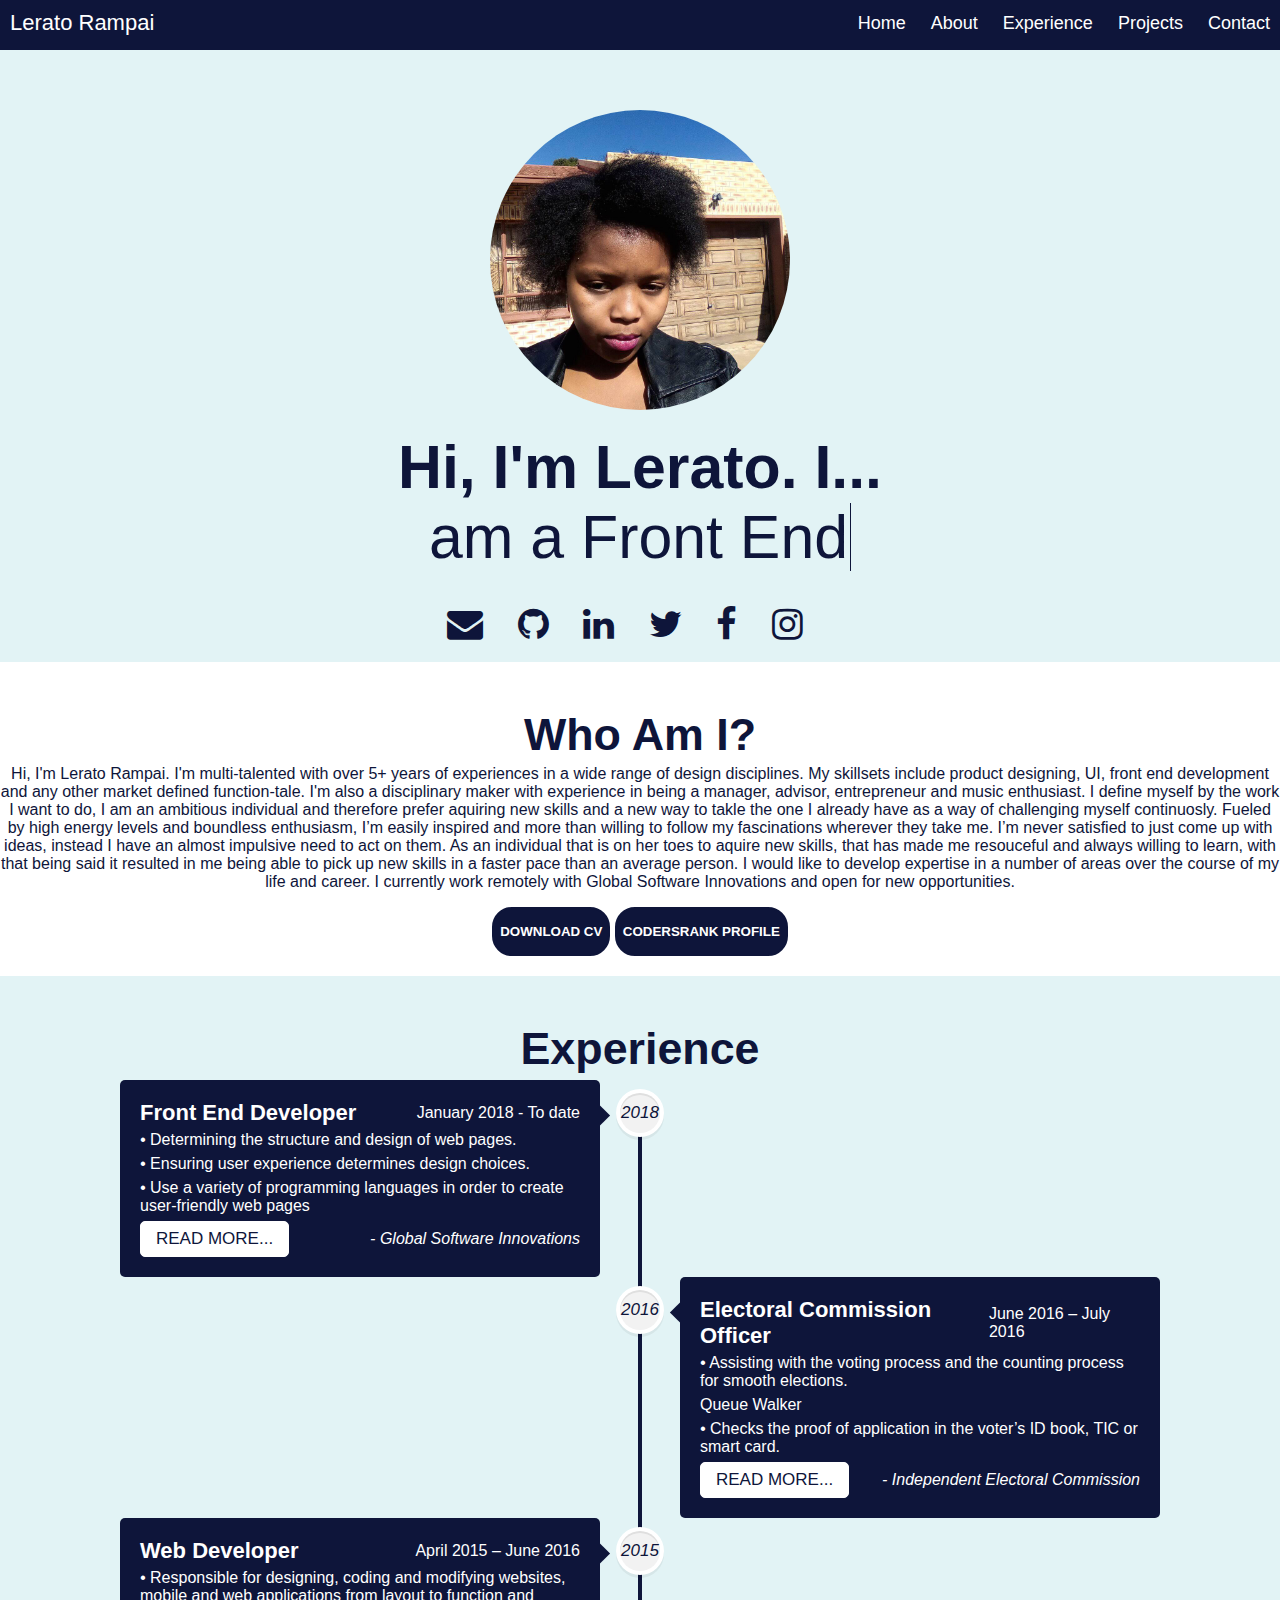
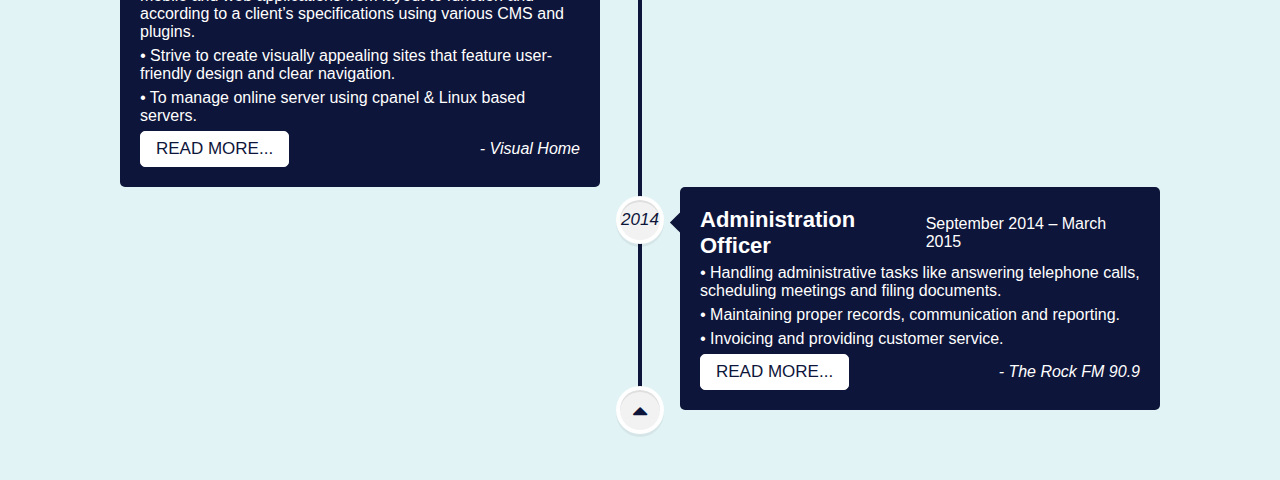
==== index.html @ d63977c9 "Added codersrank profile button" ====
<!DOCTYPE html>
<html lang="en">
  <head> 
    <!-- Required meta tags -->
    <meta charset="utf-8">
    <meta name="viewport" content="width=device-width, initial-scale=1, shrink-to-fit=no">

    <!--Title of the site-->
    <title>LERATO RAMPAI | PORTFOLIO</title>

    <!--Main CSS file-->
    <link rel="stylesheet" href="styles/design.css">
    <!-- Add icon library -->
    <link rel="stylesheet" href="https://cdnjs.cloudflare.com/ajax/libs/font-awesome/4.7.0/css/font-awesome.min.css">
    
    <script src="scripts/text-toggle.js"></script>
  </head>

  <body>
    <header class="header">
      <nav class="nav">
        <input type="checkbox" id="nav-check">
        <div class="nav-header">
          <div class="nav-title">
            <a href="index.html">Lerato Rampai</a>
          </div>
        </div>

        <div class="nav-btn">
          <label for="nav-check">
            <span></span>
            <span></span>
            <span></span>
          </label>
        </div>
        
        <div class="nav-links">
          <a href="index.html">Home</a>
          <a href="#about">About</a>
          <a href="#experience">Experience</a>
          <a href="#">Projects</a>
          <a href="#">Contact</a>
        </div>
      </nav>
    </header>

    <main>
      <section id="banner">
        <header>
          <img class="headshot" src="images/Lerato.jpg" style="width: 300px;" alt="Headshot of Lerato Rampai">
        </header>
        <div class="details">
          <h2>Hi, I'm Lerato. I...<br>
            <span id="writting-text" class="txt-type" data-wait="3000" 
            data-words='["am a Front End Web Developer.", "love everything about code.", "develop meaningful applications."]'></span>
          </h2>
          <a href="mailto:lerato.rampail@gmail.com"><i class="fa fa-envelope social"></i></a>
          <a href="https://github.com/lerato-rampai"><i class="fa fa-github social"></i></a>
          <a href="https://linkedin.com/in/lerato-rampai"><i class="fa fa-linkedin social"></i></a>
          <a href="https://twitter.com/LeratoRampai1"><i class="fa fa-twitter social"></i></a>
          <a href="https://m.facebook.com/public/lerato.rampai.7"><i class="fa fa-facebook social"></i></a>
          <a href="https://instagram.com/lerato_rampai"><i class="fa fa-instagram social"></i></a>
        </div>
      </section>

      <section id="about">
        <header>
          <h2>Who Am I?</h2>
        </header>

        <p>Hi, I'm Lerato Rampai. I'm multi-talented with over 5+ years of experiences in a wide range of design 
        disciplines. My skillsets include product designing, UI, front end development and any other market defined 
        function-tale. I'm also a disciplinary maker with experience in being a manager, advisor, entrepreneur and 
        music enthusiast. I define myself by the work I want to do, I am an ambitious individual and therefore prefer 
        aquiring new skills and a new way to takle the one I already have as a way of challenging myself continuosly. 
        Fueled by high energy levels and boundless enthusiasm, I’m easily inspired and more than willing to follow my 
        fascinations wherever they take me. I’m never satisfied to just come up with ideas, instead I have an almost 
        impulsive need to act on them. As an individual that is on her toes to aquire new skills, that has made me 
        resouceful and always willing to learn, with that being said it resulted in me being able to pick up new skills
          in a faster pace than an average person. I would like to develop expertise in a number of areas over the 
          course of my life and career. I currently work remotely with Global Software Innovations 
        and open for new opportunities.</p>
        <button class="button" type="button">DOWNLOAD CV</button>
        <button class="button" type="button">CODERSRANK PROFILE</button>
      </section>

      <section id="experience">
        <header><h2>Experience</h2></header>
        <div class="wrapper">
          <div class="center-line">
            <a href="#" class="scroll-icon"><i class="fa fa-caret-up"></i></a>
          </div>
          <div class="row row-1">
        <section>
            <i class="icon">2018</i>
            <div class="details">
                <span class="title">Front End Developer</span>
                <span>January 2018 - To date</span>
            </div>
            <p><i>•</i> Determining the structure and design of web pages.</p>
            <p><i>•</i> Ensuring user experience determines design choices.</p>
            <p><i>•</i> Use a variety of programming languages in order to create user-friendly web pages</p>
            <span class="points"></span> 
            <span class="moreText">
              <p><i>•</i> Optimizing web pages for maximum speed and scalability.</p>
              <p><i>•</i> Maintaining brand consistency throughout design.</p>
              <p><i>•</i> Maintain and improve company website</p>
              <p><i>•</i> Build high-quality mockups and design different prototypes</p>
              <p><i>•</i> Provide high-quality graphics and visual elements</p>
              <p><i>•</i> Optimize our web applications for maximum speed</p>
              <p><i>•</i> Design mobile-based features</p>
              <p><i>•</i> Always stay  consistent with our brand guidelines</p>
              <p><i>•</i> Get feedback from users and customers</p>
              <p><i>•</i> Make suggestions for better solutions to problems</p>
              <p><i>•</i> Attend training and educations </p>
            </span>
            <div class="bottom">
                <!--<a href="#" onclick="toggleText()" id="textButton">Read more</a>-->
                <button onclick="toggleText()" class="textButton"> 
                  READ MORE... 
                </button>
                <i>- Global Software Innovations</i>
            </div>
        </section>
    </div>
    <!--June 2017 - To date - Working For Climate consultancy Web development digital marketing it services website hosting and domain
    -->
    <div class="row row-2">
        <section>
            <i class="icon">2016</i>
            <div class="details">
                <span class="title">Electoral Commission Officer</span>
                <span>June 2016 – July 2016 </span>
            </div>
            <p><i>•</i> Assisting with the voting process and the counting process for smooth elections.</p>
            <p>Queue Walker</p>
            <p><i>•</i> Checks the proof of application in the voter’s ID book, TIC or smart card.</p>
            <span class="points"></span> 
            <span class="moreText">
              <p><i>•</i> Scans the barcode of the voters ID or enters the number manually on the eZiskan.</p>
              <p><i>•</i> Issues the person with the slip which directs him/her to the voters roll table; and</p>
              <p><i>•</i> Makes regular checks along the queue and gives priority to elderly people, pregnant woman and disabled voters.</p>
              <p>Door Controller</p>
              <p><i>•</i> Check the voters ID book, TIC or smart card.</p>
              <p><i>•</i> Check voters fingers on both hands to see whether there are any ink marks on them as an indication of having voted 
              already in that election; and</p>
              <p><i>•</i> Directs the voter to the voters roll officer.</p>
              <p>Voting Roll Officer</p>
              <p><i>•</i> Checks the slip and finds the name on the voters roll.</p>
              <p><i>•</i> Draws a line through the voters name; and</p>
              <p><i>•</i> Directs the voter to the inker.</p>
            </span>
            <div class="bottom">
                <button onclick="toggleText()" class="textButton"> 
                  READ MORE... 
                </button>
                <i>- Independent Electoral Commission</i>
            </div>
        </section>
    </div>

    <div class="row row-1">
        <section>
            <i class="icon">2015</i>
            <div class="details">
                <span class="title">Web Developer</span>
                <span>April 2015 – June 2016</span>
            </div>
            <p><i>•</i> Responsible for designing, coding and modifying websites, mobile and web applications from layout to function and 
            according to a client’s specifications using various CMS and plugins.</p>
            <p><i>•</i> Strive to create visually appealing sites that feature user-friendly design and clear navigation.</p>
            <p><i>•</i> To manage online server using cpanel & Linux based servers.</p>
            <span class="points"></span> 
            <span class="moreText">
              <p><i>•</i> Basic software installations and computer repairs.</p>
              <p><i>•</i> Designing websites using Drupal and WordPress CMS’s.</p>
              <p><i>•</i> Streaming live audio and video online using YouTube and Shoutcast.</p>
              <p><i>•</i> Deep research in building web and mobile applications for marketing and transactions of clients business.</p>
              <p><i>•</i> Maintaining client websites and applications.</p>
              <p><i>•</i> Meeting clients to identify their needs and liaising regularly with them.</p>
              <p><i>•</i> Drawing up detailed website specifications.</p>
              <p><i>•</i> Designing simple page layouts including text size and colours</p>
              <p><i>•</i> Designing graphics, animations and manipulating digital photographs using adobe suite.</p>
              <p><i>•</i> Registering web domain names and organizing the hosting of the website.</p>
              <p><i>•</i> Presenting initial design ideas to client, Coding using a variety of software.</p>
              <p><i>•</i> Working with different content management systems, Search engine optimization</p>
              <p><i>•</i> Working with other web specialists including web developers and graphic designers.</p>
              <p><i>•</i> Liaising with outside agencies, Testing the website to ensure its working.</p>
              <p><i>•</i> Handing the completed website over to the client, Post‐sales technical support.</p>
              <p><i>•</i> Training client’s staff, Researching current design trends, Provide software support.</p>
              <p><i>•</i> Administering Windows and configuring Windows 2008.</p>
              <p><i>•</i> Updating anti‐viruses.</p>
            </span>
            <div class="bottom">
                <button onclick="toggleText()" class="textButton"> 
                  READ MORE... 
                </button>
                <i>- Visual Home</i>
            </div>
        </section>
    </div>

    <div class="row row-2">
        <section>
            <i class="icon">2014</i>
            <div class="details">
                <span class="title">Administration Officer </span>
                <span>September 2014 – March 2015</span>
            </div>
            <p><i>•</i> Handling administrative tasks like answering telephone calls, scheduling meetings and filing documents.</p>
            <p><i>•</i> Maintaining proper records, communication and reporting.</p>
            <p><i>•</i> Invoicing and providing customer service.</p>
            <span class="points"></span> 
            <span class="moreText">
              <p><i>•</i> Handle incoming and outgoing calls.</p>
            <p><i>•</i> Filing and faxing correspondence.</p>
              <p><i>•</i> Assisting clients.</p>
              <p><i>•</i> Arranging meetings.</p>
              <p><i>•</i> Composing letters.</p>
              <p><i>•</i> Taking minutes.</p>
              <p><i>•</i> Run errands.</p>
            </span>
            <div class="bottom">
                <button onclick="toggleText()" class="textButton"> 
                  READ MORE... 
                </button>
                <i>- The Rock FM 90.9</i>
            </div>
        </section>
    </div>
        </div>
      </section>
      
    </main>

    <!--Script file containing animation for type writer-->
    <script src="scripts/design.js"></script>
  </body>

</html>
---- styles/design.css ----
/*body color style="background-color:#e2f3f5;"*/
/*Nav bar color style="background-color:#0e153a; font-size: 40px;color:#ffffff"*/
/*Links color  style="color:#482ff7; font-size: 40px;"*/
* {
    box-sizing: border-box;
}

html{
    scroll-behavior: smooth;
}
  
body {
    background-color: #e2f3f5;
    margin: 0px;
    font-family: "Open Sans", sans-serif;
}

/*nav start*/
.nav {
    height: 50px;
    width: 100%;
    background-color: #0e153a;
    position: relative;
}
  
.nav > .nav-header {
    display: inline;
}
  
.nav > .nav-header > .nav-title {
    display: inline-block;
    font-size: 22px;
    padding: 10px 10px 10px 10px;
}

.nav > .nav-header > .nav-title > a{
    color: #ffffff;
    text-decoration: none;
}
  
.nav > .nav-btn {
    display: none;
}
  
.nav > .nav-links {
    display: inline;
    float: right;
    font-size: 18px;
}

.nav > .nav-links > a {
    display: inline-block;
    padding: 13px 10px 16px 10px;
    text-decoration: none;
    color: #ffffff;
}

.nav > .nav-links > a:hover {
    color: #0e153a;
    background-color: #e2f3f5;
}
  
.nav > #nav-check {
    display: none;
}
/*nav end*/

/*responsive nav*/
@media (max-width:600px) {
    .nav > .nav-btn {
        display: inline-block;
        position: absolute;
        right: 0px;
        top: 0px;
        border: 1px solid #ffffff;
        border-radius: 10%;
    }
    .nav > .nav-btn > label {
        display: inline-block;
        width: 50px;
        height: 44px;
        padding: 13px;
    }
    .nav > .nav-btn > label:hover,.nav  #nav-check:checked ~ .nav-btn > label {
        background-color: #0e153a;
    }
    .nav > .nav-btn > label > span {
        display: block;
        width: 25px;
        height: 10px;
        border-top: 2px solid #ffffff;
    }
    .nav > .nav-links {
        border-top: 1px solid #e2f3f5;
        position: absolute;
        display: block;
        width: 100%;
        background-color: #0e153a;
        height: 0px;
        transition: all 0.3s ease-in;
        overflow-y: hidden;
        top: 50px;
        left: 0px;
    }
    .nav > .nav-links > a {
        display: block;
        width: 100%;
    }
    .nav > #nav-check:not(:checked) ~ .nav-links {
        height: 0px;
    }
    .nav > #nav-check:checked ~ .nav-links {
        height: calc(100vh - 50px);
        overflow-y: auto;
    }
}
/*responsive nav end*/

/*banner start*/
#banner{
    padding-top: 60px;
    text-align: center;
}
header > .headshot{
    border-radius: 50%;
}

#banner .details {
    margin-top: -2em;
}

#banner h2 {
    color: #0e153a;
    font-size: 3.8em;
}

#banner span {
    font-weight: 300;
    font-size: 1.0em;
}


/* ADD CURSOR */
.txt-type > .txt {
    border-right: 0.08rem solid #0e153a;
    padding-right: 2px;
    /* Animating the cursor */
    animation: blink 0.6s infinite;
}

/* ANIMATION */
@keyframes blink {
    0% {
        border-right: 0.08rem solid #0e153a;
    }
    100% {
        border-right: 0.08rem solid rgba(255, 255, 255, 0.2);
    }
} 

#banner .social{
    padding-right: 30px;
    font-size: 36px;
    color: #0e153a;
    margin-top: -2em;
}
/*banner end*/

header h2{
    font-size: 2.8em;
    text-align: center;
    color: #0e153a;
}
section{
    padding-top: 10px;
    padding-bottom: 20px;
}

/*about me/ who am i?*/
#about{
    text-align: center;
    background-color: #ffffff;
    color: #0e153a;
}
#about p{
    margin-top: -2em;
}
#about button{
    color: #ffffff;
    background-color: #0e153a;
    font-weight: bold;
    border: 2px solid #0e153a;
    border-radius: 20px;
    padding-top: 15px;
    padding-bottom: 15px;
}


/*experience*/
/**{
    margin: 0;
    padding: 0;
    box-sizing: border-box;
}*/

.wrapper{
    /*background: red;*/
    max-width: 1080px;
    margin: 50px auto;
    padding: 0 20px;
    position: relative;
    margin-top: -2em;
}
.wrapper .center-line{
    position: absolute;
    height: 100%;
    width: 4px;
    background: #0e153a;
    left: 50%;
    top: 20px;
    transform: translateX(-50%)
}
.wrapper .row{
    display: flex;
    /*justify-content: flex-start;*/
}
.wrapper .row-1{
    justify-content: flex-start;
}
.wrapper .row-2{
    justify-content: flex-end;
}
.wrapper .row section{
    background: #0e153a;
    border-radius: 5px;
    width: calc(50% - 40px);
    padding: 20px;
    position: relative;
}
.wrapper .row section::before{
    position: absolute;
    content: "";
    height: 15px;
    width: 15px;
    background: #0e153a;
    top: 28px;
    z-index: -1;
    transform: rotate(45deg)
}
.row-1 section::before{
    right: -7px;
}
.row-2 section::before{
    left: -7px;
}
.row section .icon,
.center-line .scroll-icon{
    position: absolute;
    background: #f2f2f2;
    height: 40px;
    width: 40px;
    text-align: center;
    line-height: 40px;
    border-radius: 50%;
    color: #0e153a;
    font-size: 17px;
    box-shadow: 0 0 0 4px #ffffff, inset 0 2px 0 rgba(0,0,0,0.08), 0 3px 0 4px rgba(0,0,0,0.05);
}
.center-line .scroll-icon{
    bottom: 0px;
    left: 50%;
    font-size: 25px;
    transform: translateX(-50%)
}
.row-1 section .icon{
    top: 13px;
    right: -60px;
}
.row-2 section .icon{
    top: 13px;
    left: -60px;
}
.row section .details,
.row section .bottom{
    color: #ffffff;
    display: flex;
    align-items: center;
    justify-content: space-between;
}
.row section .details .title{
    font-size: 22px;
    font-weight: 600;
}
.row section p{
    color: #ffffff;
    margin: 5px 0 6px 0;
}
.row section .bottom a{
    text-decoration: none;
    background: #ffffff;
    color: #0e153a;
    padding: 7px 15px;
    border-radius: 5px;
    font-size: 17px;
    font-weight: 400;
}
.row section .bottom #textButton,
.row section .bottom .textButton{
    text-decoration: none;
    background: #ffffff;
    color: #0e153a;
    padding: 7px 15px;
    border: 1px solid #ffffff;
    border-radius: 5px;
    font-size: 17px;
    font-weight: 400;
    cursor: pointer;
}
.row section .bottom #textButton:active,
.row section .bottom .textButton:active{
    text-decoration: none;
    background: #ffffff;
    color: #0e153a;
    padding: 7px 15px;
    border: 1px solid #ffffff;
    border-radius: 5px;
    font-size: 17px;
    font-weight: 400;
    cursor: pointer;
}
/* Initially, hide the extra text that 
			can be revealed with the button */ 
            .moreText { 

                /* Display nothing for the element */ 
                display: none; 
            } 


/*responsive timeline*/
@media(max-width: 790px){
    .wrapper .center-line{
        left: 40px;
    }
    .wrapper .row{
        margin: 30px 0 3px 60px;
    }
    .wrapper .row section{
        width: 100%;
    }
    .row-1 section::before{
        left: -7px;
    }
    .row-1 section .icon{
        left: -60px;
    }
}
@media(max-width: 440px){
    .wrapper .center-line,
    .row section::before,
    .row section .icon{
        display: none;
    }
    .wrapper .row{
        margin: 10px 0;
    }
}
/*experience end*/
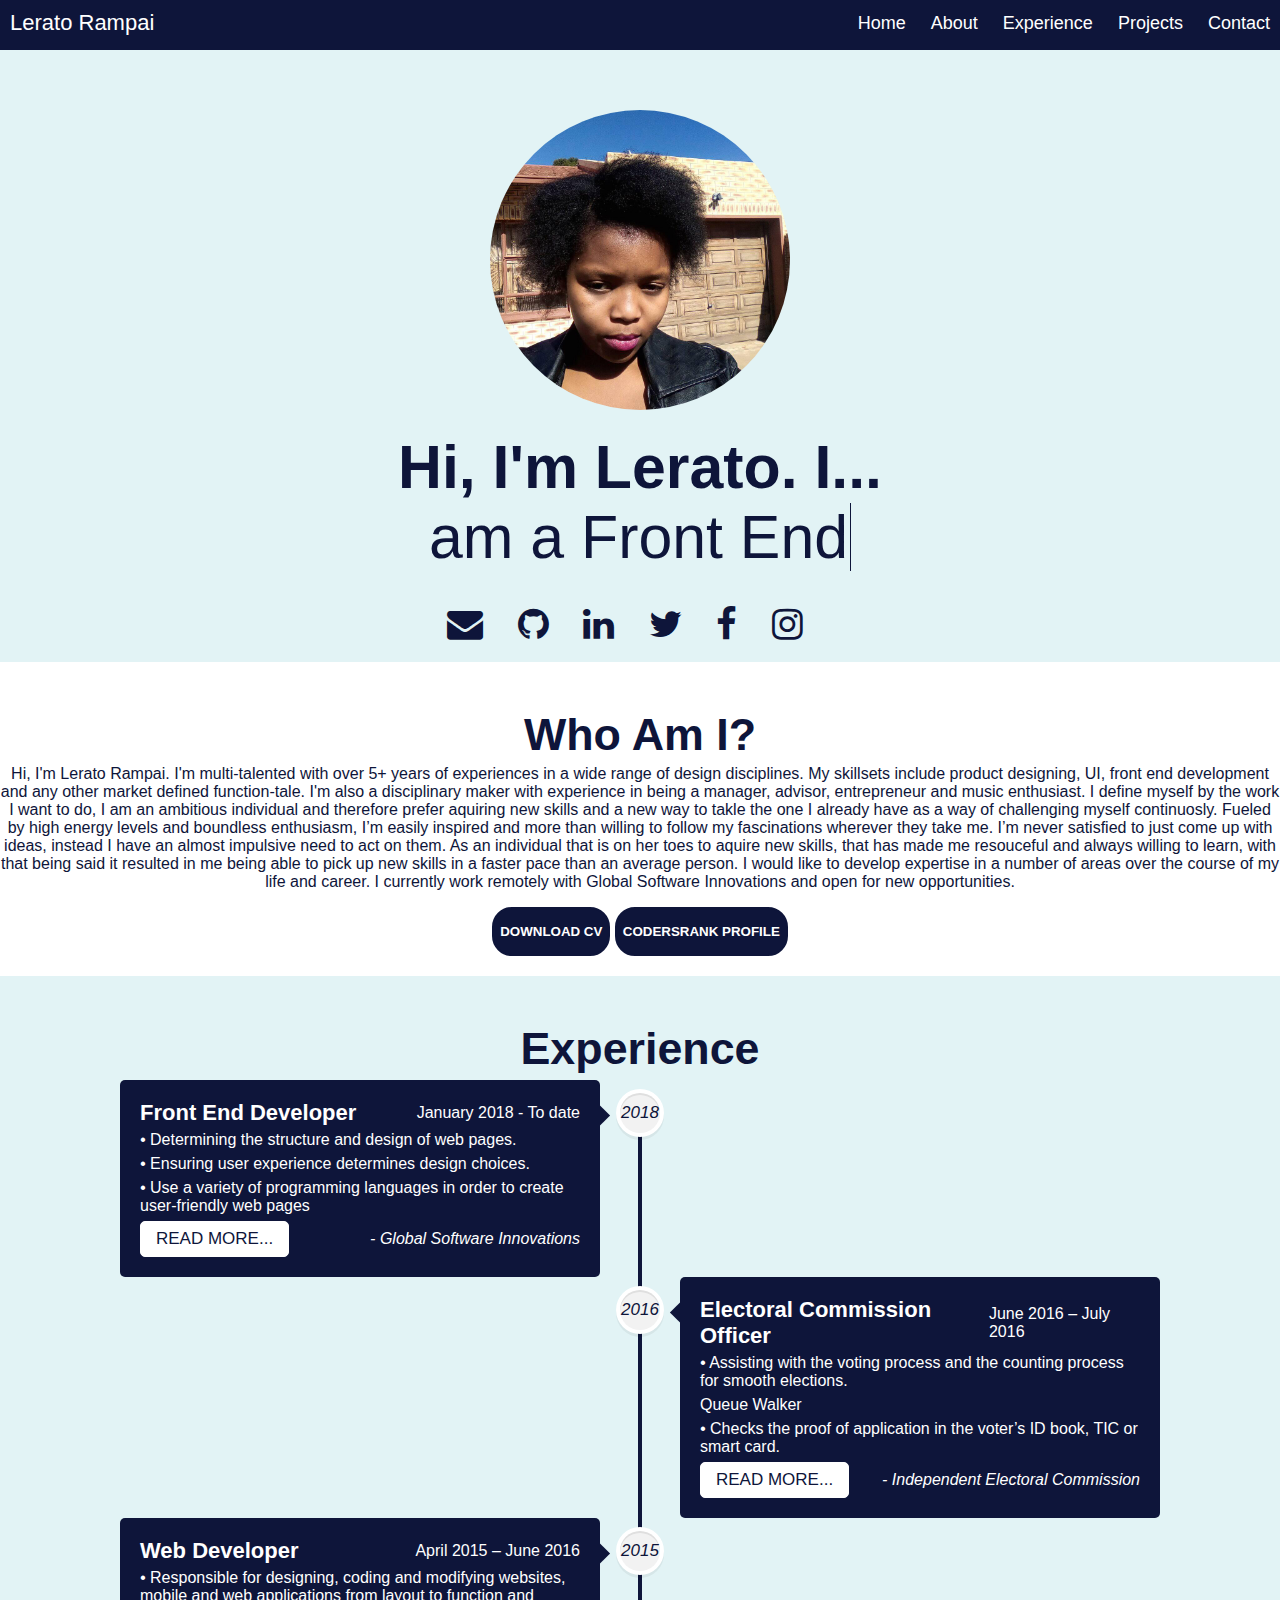
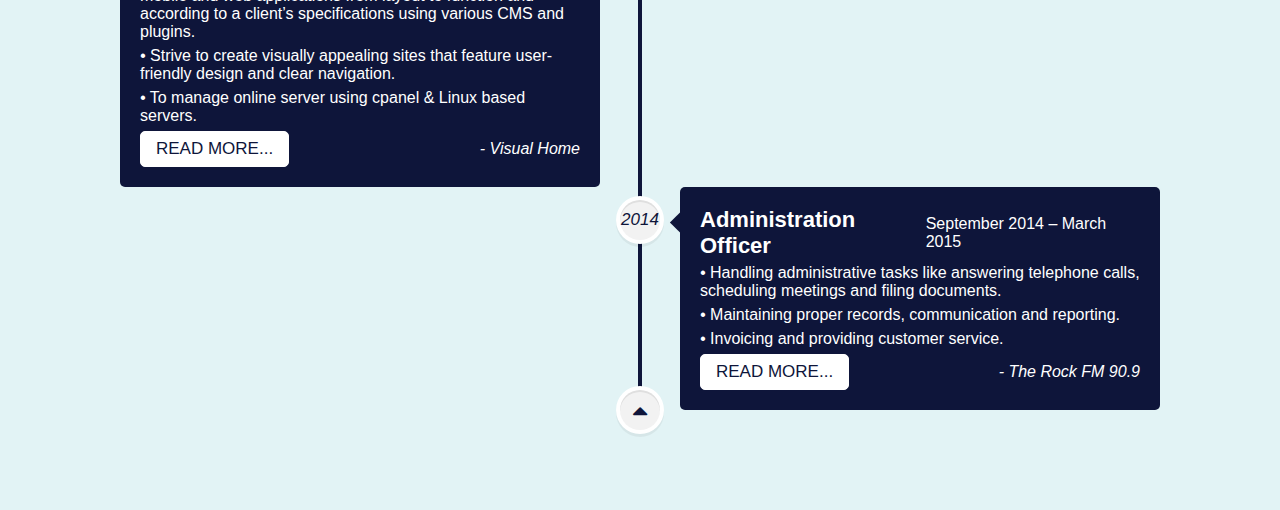
==== commit eea34ca5: "Added some js for experience buttons" ====
--- a/index.html
+++ b/index.html
@@ -45,6 +45,7 @@
     </header>
 
     <main>
+      <!--This is the banner of the page, it will be displayed when home is clicked-->
       <section id="banner">
         <header>
           <img class="headshot" src="images/Lerato.jpg" style="width: 300px;" alt="Headshot of Lerato Rampai">
@@ -63,6 +64,7 @@
         </div>
       </section>
 
+      <!--This is about me Lerato Rampai, it is a short description of who I am-->
       <section id="about">
         <header>
           <h2>Who Am I?</h2>
@@ -84,6 +86,7 @@
         <button class="button" type="button">CODERSRANK PROFILE</button>
       </section>
 
+      <!--This is my experience, not includding informal work I have done-->
       <section id="experience">
         <header><h2>Experience</h2></header>
         <div class="wrapper">
@@ -100,8 +103,8 @@
             <p><i>•</i> Determining the structure and design of web pages.</p>
             <p><i>•</i> Ensuring user experience determines design choices.</p>
             <p><i>•</i> Use a variety of programming languages in order to create user-friendly web pages</p>
-            <span class="points"></span> 
-            <span class="moreText">
+            <span id="points1"></span> 
+            <span id="moreText1">
               <p><i>•</i> Optimizing web pages for maximum speed and scalability.</p>
               <p><i>•</i> Maintaining brand consistency throughout design.</p>
               <p><i>•</i> Maintain and improve company website</p>
@@ -115,16 +118,14 @@
               <p><i>•</i> Attend training and educations </p>
             </span>
             <div class="bottom">
-                <!--<a href="#" onclick="toggleText()" id="textButton">Read more</a>-->
-                <button onclick="toggleText()" class="textButton"> 
+                <button onclick="toggleText()" id="textButton1"> 
                   READ MORE... 
                 </button>
                 <i>- Global Software Innovations</i>
             </div>
         </section>
     </div>
-    <!--June 2017 - To date - Working For Climate consultancy Web development digital marketing it services website hosting and domain
-    -->
+    
     <div class="row row-2">
         <section>
             <i class="icon">2016</i>
@@ -135,8 +136,8 @@
             <p><i>•</i> Assisting with the voting process and the counting process for smooth elections.</p>
             <p>Queue Walker</p>
             <p><i>•</i> Checks the proof of application in the voter’s ID book, TIC or smart card.</p>
-            <span class="points"></span> 
-            <span class="moreText">
+            <span id="points2"></span> 
+            <span id="moreText2">
               <p><i>•</i> Scans the barcode of the voters ID or enters the number manually on the eZiskan.</p>
               <p><i>•</i> Issues the person with the slip which directs him/her to the voters roll table; and</p>
               <p><i>•</i> Makes regular checks along the queue and gives priority to elderly people, pregnant woman and disabled voters.</p>
@@ -151,7 +152,7 @@
               <p><i>•</i> Directs the voter to the inker.</p>
             </span>
             <div class="bottom">
-                <button onclick="toggleText()" class="textButton"> 
+                <button onclick="toggleText()" id="textButton2"> 
                   READ MORE... 
                 </button>
                 <i>- Independent Electoral Commission</i>
@@ -170,8 +171,8 @@
             according to a client’s specifications using various CMS and plugins.</p>
             <p><i>•</i> Strive to create visually appealing sites that feature user-friendly design and clear navigation.</p>
             <p><i>•</i> To manage online server using cpanel & Linux based servers.</p>
-            <span class="points"></span> 
-            <span class="moreText">
+            <span id="points3"></span> 
+            <span id="moreText3">
               <p><i>•</i> Basic software installations and computer repairs.</p>
               <p><i>•</i> Designing websites using Drupal and WordPress CMS’s.</p>
               <p><i>•</i> Streaming live audio and video online using YouTube and Shoutcast.</p>
@@ -192,7 +193,7 @@
               <p><i>•</i> Updating anti‐viruses.</p>
             </span>
             <div class="bottom">
-                <button onclick="toggleText()" class="textButton"> 
+                <button onclick="toggleText()" id="textButton3"> 
                   READ MORE... 
                 </button>
                 <i>- Visual Home</i>
@@ -210,8 +211,8 @@
             <p><i>•</i> Handling administrative tasks like answering telephone calls, scheduling meetings and filing documents.</p>
             <p><i>•</i> Maintaining proper records, communication and reporting.</p>
             <p><i>•</i> Invoicing and providing customer service.</p>
-            <span class="points"></span> 
-            <span class="moreText">
+            <span id="points4"></span> 
+            <span id="moreText4">
               <p><i>•</i> Handle incoming and outgoing calls.</p>
             <p><i>•</i> Filing and faxing correspondence.</p>
               <p><i>•</i> Assisting clients.</p>
@@ -221,7 +222,7 @@
               <p><i>•</i> Run errands.</p>
             </span>
             <div class="bottom">
-                <button onclick="toggleText()" class="textButton"> 
+                <button onclick="toggleText()" id="textButton4"> 
                   READ MORE... 
                 </button>
                 <i>- The Rock FM 90.9</i>
@@ -229,6 +230,10 @@
         </section>
     </div>
         </div>
+      </section>
+
+      <!--This is one of the best projects I have done thus far, excludding those that are written on a book-->
+      <section id="projects">
       </section>
       
     </main>
--- a/styles/design.css
+++ b/styles/design.css
@@ -295,17 +295,10 @@
     color: #ffffff;
     margin: 5px 0 6px 0;
 }
-.row section .bottom a{
-    text-decoration: none;
-    background: #ffffff;
-    color: #0e153a;
-    padding: 7px 15px;
-    border-radius: 5px;
-    font-size: 17px;
-    font-weight: 400;
-}
-.row section .bottom #textButton,
-.row section .bottom .textButton{
+.row section .bottom #textButton1,
+.row section .bottom #textButton2,
+.row section .bottom #textButton3,
+.row section .bottom #textButton4{
     text-decoration: none;
     background: #ffffff;
     color: #0e153a;
@@ -316,8 +309,10 @@
     font-weight: 400;
     cursor: pointer;
 }
-.row section .bottom #textButton:active,
-.row section .bottom .textButton:active{
+.row section .bottom #textButton1:active,
+.row section .bottom #textButton2:active,
+.row section .bottom #textButton3:active,
+.row section .bottom #textButton4:active{
     text-decoration: none;
     background: #ffffff;
     color: #0e153a;
@@ -329,12 +324,12 @@
     cursor: pointer;
 }
 /* Initially, hide the extra text that 
-			can be revealed with the button */ 
-            .moreText { 
-
-                /* Display nothing for the element */ 
-                display: none; 
-            } 
+can be revealed with the button */ 
+#moreText1, #moreText2, #moreText3, #moreText4 { 
+
+    /* Display nothing for the element */ 
+    display: none; 
+} 
 
 
 /*responsive timeline*/
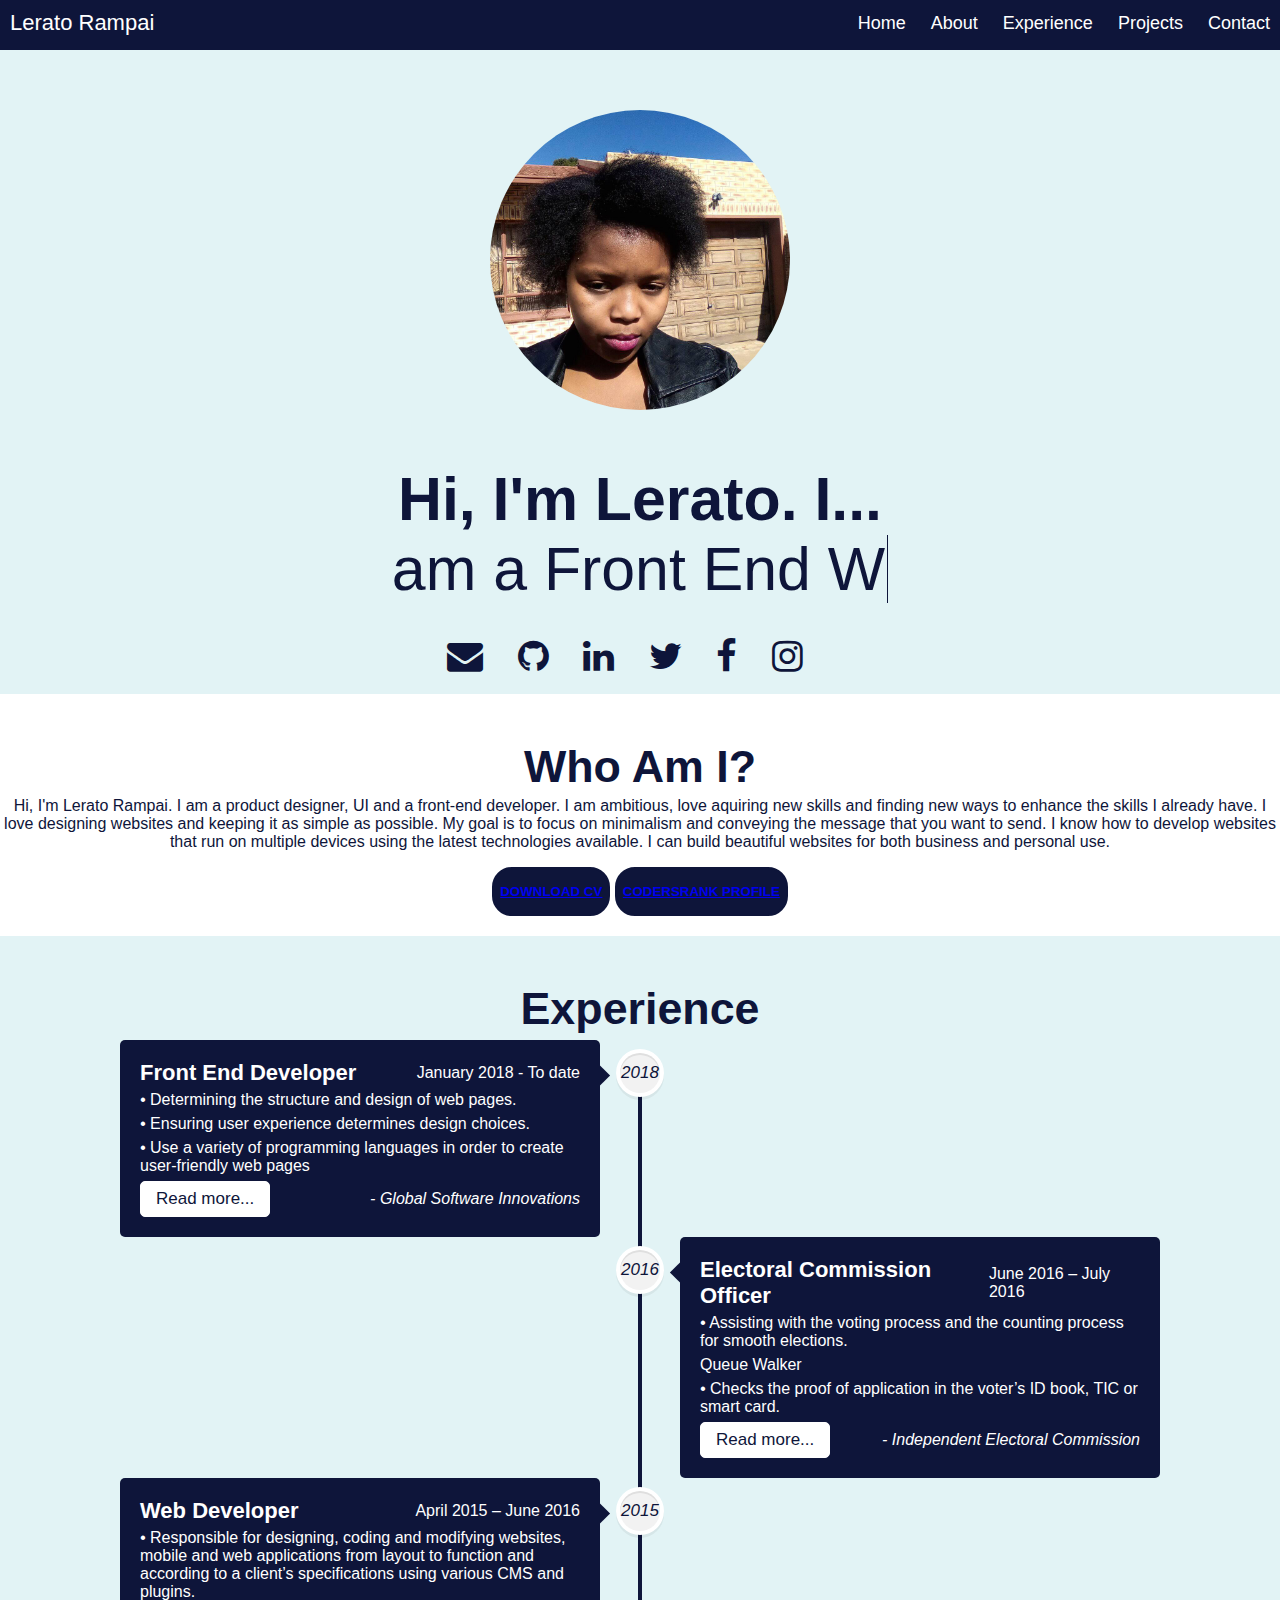
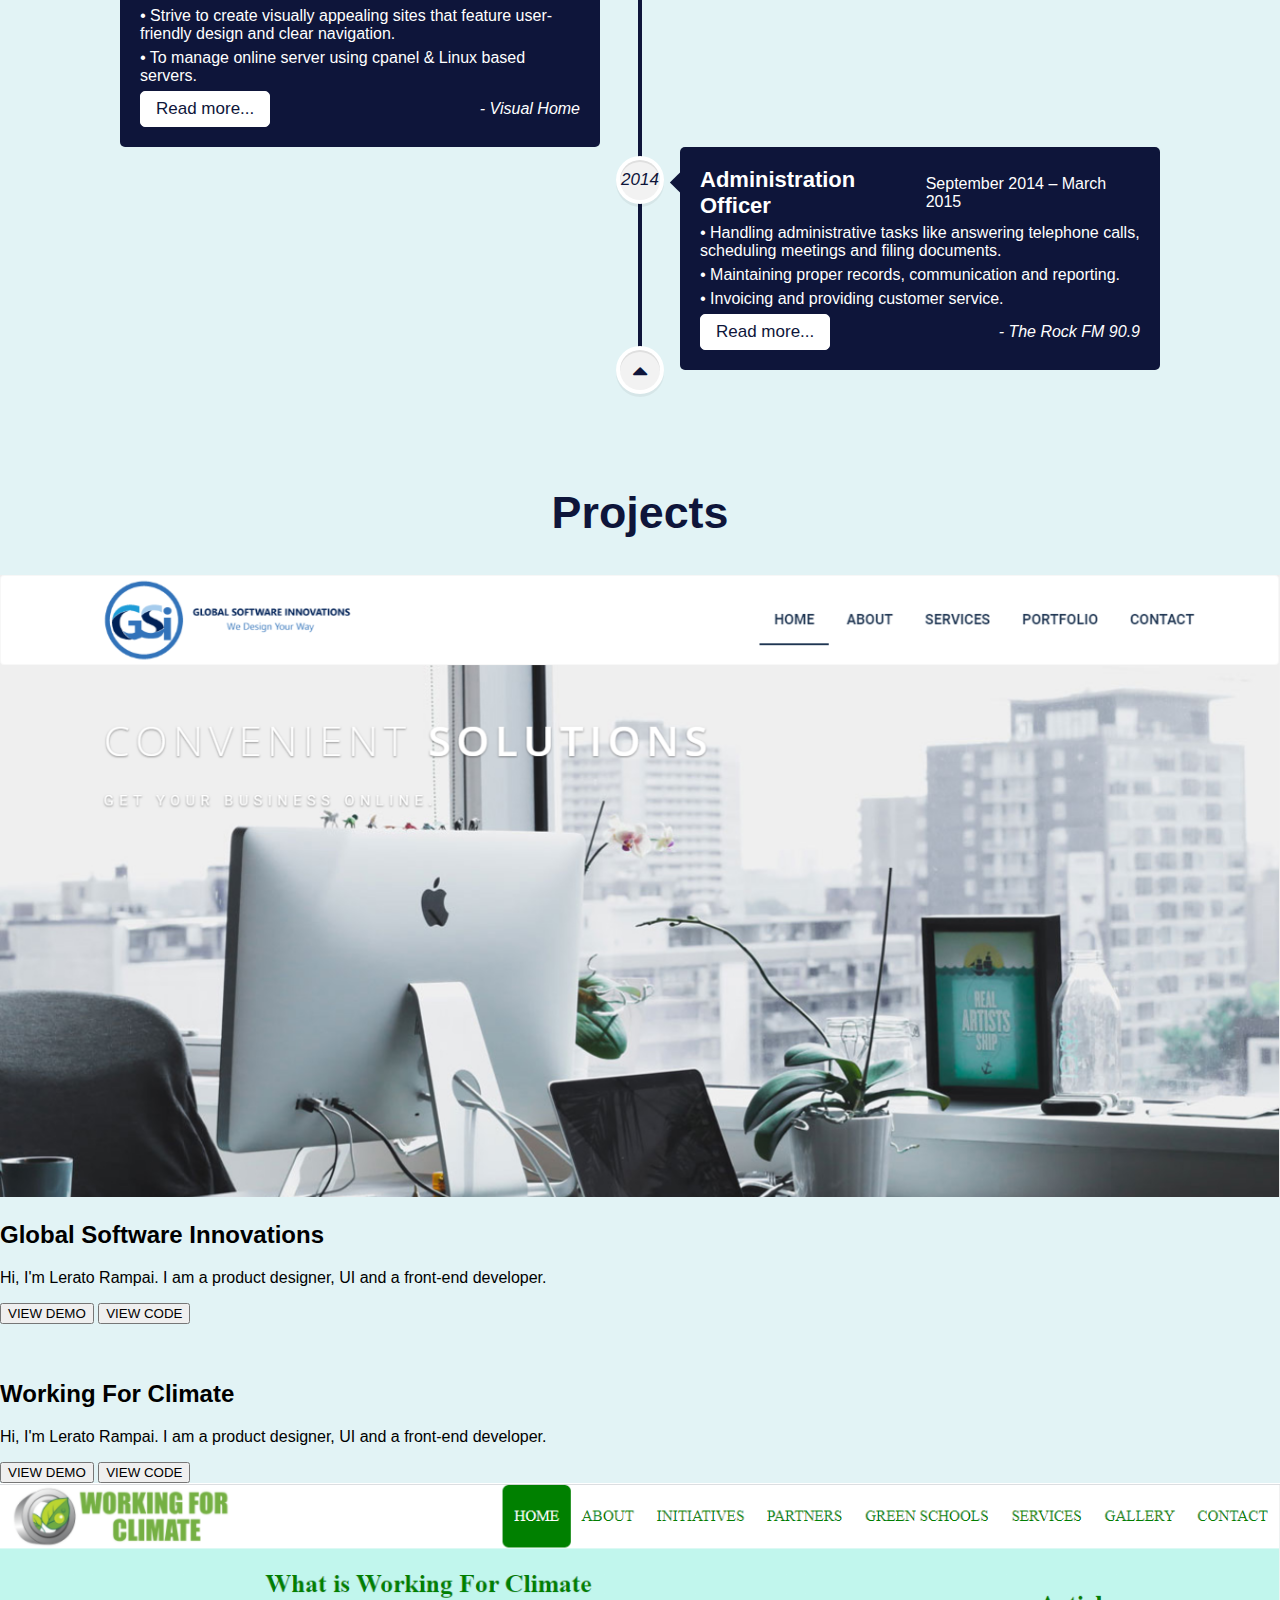
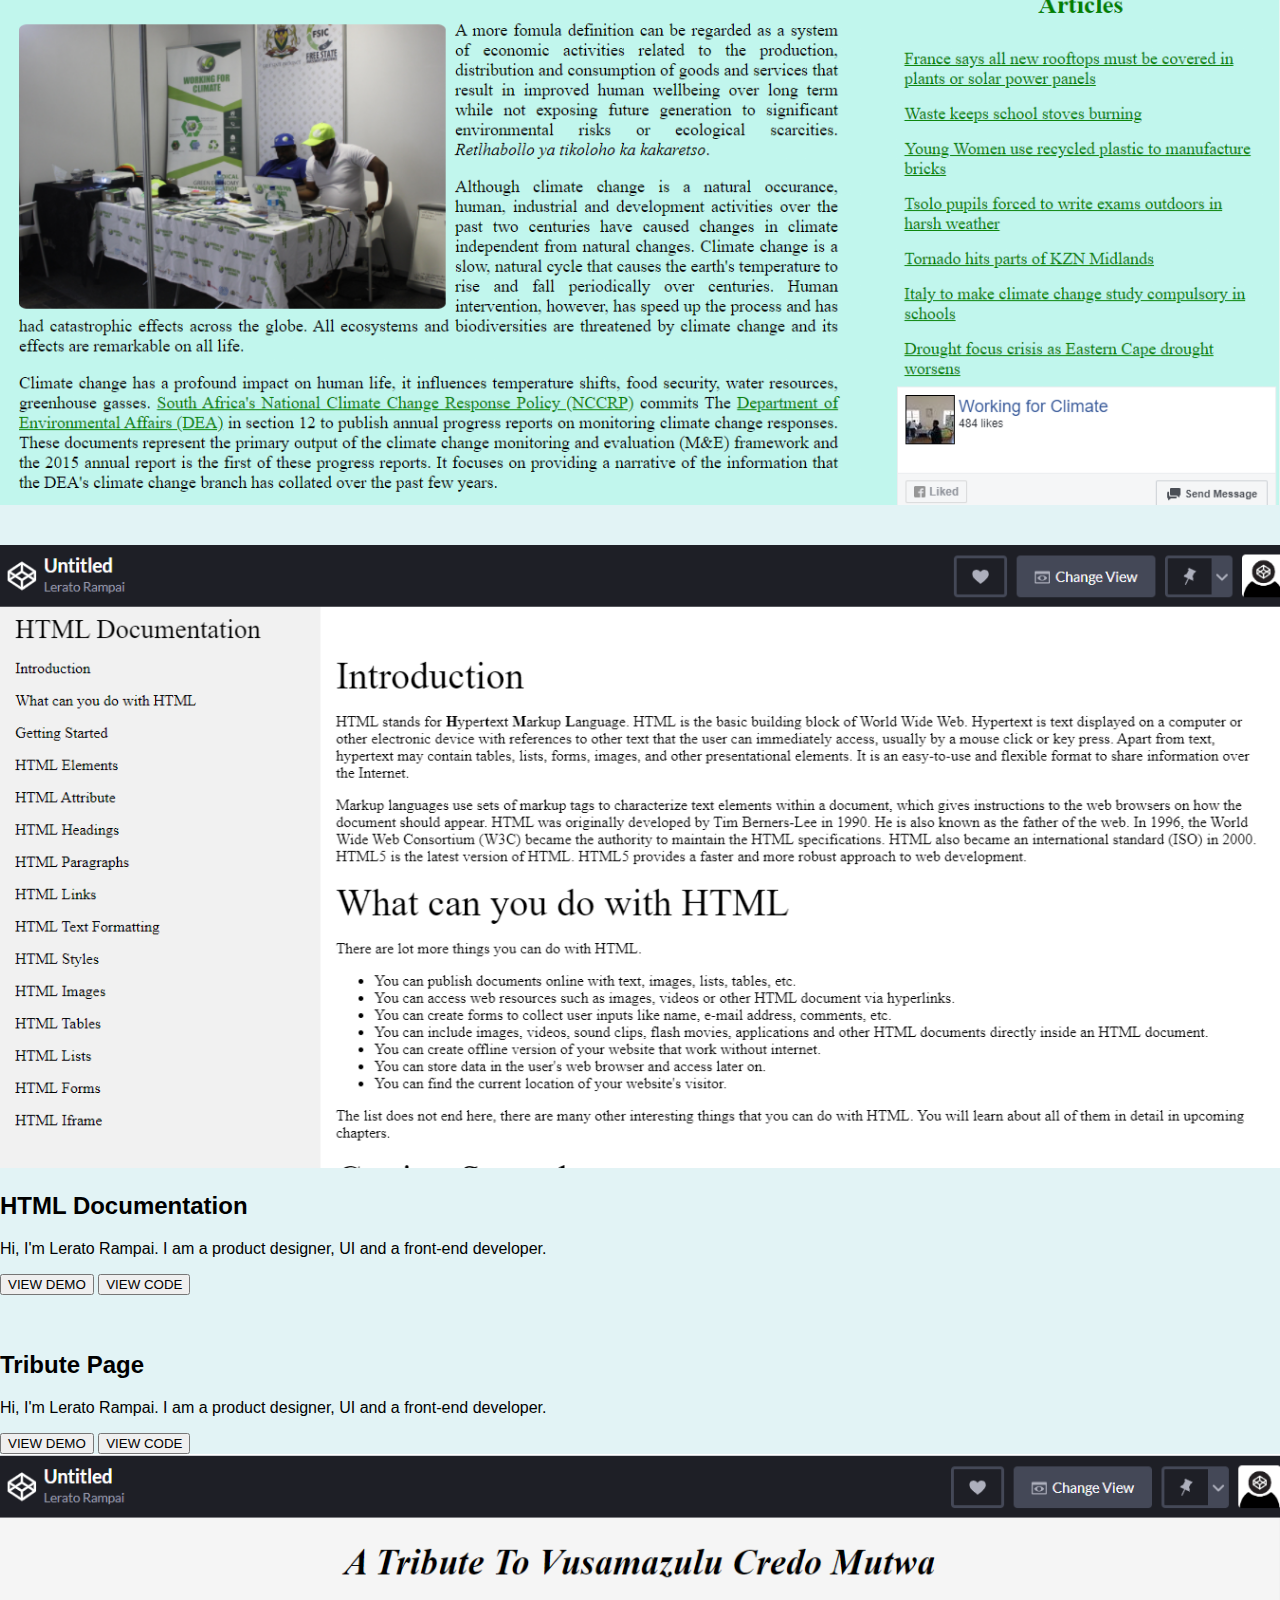
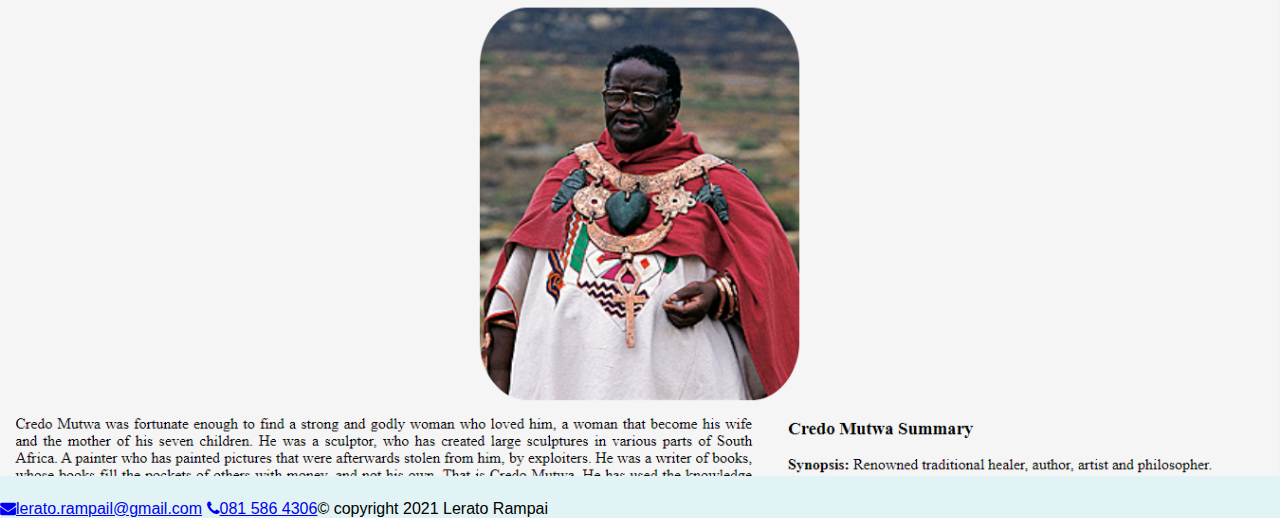
==== commit dc83366a: "Updated index.html" ====
--- a/index.html
+++ b/index.html
@@ -1,91 +1,93 @@
 <!DOCTYPE html>
-<html lang="en">
-  <head> 
-    <!-- Required meta tags -->
-    <meta charset="utf-8">
-    <meta name="viewport" content="width=device-width, initial-scale=1, shrink-to-fit=no">
-
-    <!--Title of the site-->
-    <title>LERATO RAMPAI | PORTFOLIO</title>
-
-    <!--Main CSS file-->
-    <link rel="stylesheet" href="styles/design.css">
-    <!-- Add icon library -->
-    <link rel="stylesheet" href="https://cdnjs.cloudflare.com/ajax/libs/font-awesome/4.7.0/css/font-awesome.min.css">
-    
-    <script src="scripts/text-toggle.js"></script>
-  </head>
-
-  <body>
-    <header class="header">
-      <nav class="nav">
-        <input type="checkbox" id="nav-check">
-        <div class="nav-header">
-          <div class="nav-title">
-            <a href="index.html">Lerato Rampai</a>
-          </div>
-        </div>
-
-        <div class="nav-btn">
-          <label for="nav-check">
-            <span></span>
-            <span></span>
-            <span></span>
-          </label>
-        </div>
+<html>
+    <head>
+        <!-- Required meta tags -->
+        <meta charset="utf-8">
+        <meta name="viewport" content="width=device-width, initial-scale=1, shrink-to-fit=no">
+
+        <!--Title of the site-->
+        <title>LERATO RAMPAI | PORTFOLIO</title>
+
+        <!--Main CSS file-->
+        <link rel="stylesheet" href="styles/design.css">
+        <!-- Add icon library -->
+        <link rel="stylesheet" href="https://cdnjs.cloudflare.com/ajax/libs/font-awesome/4.7.0/css/font-awesome.min.css">
         
-        <div class="nav-links">
-          <a href="index.html">Home</a>
-          <a href="#about">About</a>
-          <a href="#experience">Experience</a>
-          <a href="#">Projects</a>
-          <a href="#">Contact</a>
-        </div>
-      </nav>
-    </header>
-
-    <main>
-      <!--This is the banner of the page, it will be displayed when home is clicked-->
-      <section id="banner">
-        <header>
-          <img class="headshot" src="images/Lerato.jpg" style="width: 300px;" alt="Headshot of Lerato Rampai">
+        <script src="scripts/text-toggle.js"></script>
+    </head>
+
+
+    <body>
+        <!--Navigation start-->
+        <header class="header">
+            <nav class="nav">
+                <input type="checkbox" id="nav-check">
+                <div class="nav-header">
+                    <div class="nav-title">
+                        <a href="index.html">Lerato Rampai</a>
+                    </div>
+                </div>
+
+                <div class="nav-btn">
+                    <label for="nav-check">
+                        <span></span>
+                        <span></span>
+                        <span></span>
+                    </label>
+                </div>
+                
+                <div class="nav-links">
+                    <a href="index.html">Home</a>
+                    <a href="#about">About</a>
+                    <a href="#experience">Experience</a>
+                    <a href="#projects">Projects</a>
+                    <a href="#contact">Contact</a>
+                </div>
+            </nav>
         </header>
-        <div class="details">
-          <h2>Hi, I'm Lerato. I...<br>
-            <span id="writting-text" class="txt-type" data-wait="3000" 
-            data-words='["am a Front End Web Developer.", "love everything about code.", "develop meaningful applications."]'></span>
-          </h2>
-          <a href="mailto:lerato.rampail@gmail.com"><i class="fa fa-envelope social"></i></a>
-          <a href="https://github.com/lerato-rampai"><i class="fa fa-github social"></i></a>
-          <a href="https://linkedin.com/in/lerato-rampai"><i class="fa fa-linkedin social"></i></a>
-          <a href="https://twitter.com/LeratoRampai1"><i class="fa fa-twitter social"></i></a>
-          <a href="https://m.facebook.com/public/lerato.rampai.7"><i class="fa fa-facebook social"></i></a>
-          <a href="https://instagram.com/lerato_rampai"><i class="fa fa-instagram social"></i></a>
-        </div>
-      </section>
-
-      <!--This is about me Lerato Rampai, it is a short description of who I am-->
-      <section id="about">
-        <header>
-          <h2>Who Am I?</h2>
-        </header>
-
-        <p>Hi, I'm Lerato Rampai. I'm multi-talented with over 5+ years of experiences in a wide range of design 
-        disciplines. My skillsets include product designing, UI, front end development and any other market defined 
-        function-tale. I'm also a disciplinary maker with experience in being a manager, advisor, entrepreneur and 
-        music enthusiast. I define myself by the work I want to do, I am an ambitious individual and therefore prefer 
-        aquiring new skills and a new way to takle the one I already have as a way of challenging myself continuosly. 
-        Fueled by high energy levels and boundless enthusiasm, I’m easily inspired and more than willing to follow my 
-        fascinations wherever they take me. I’m never satisfied to just come up with ideas, instead I have an almost 
-        impulsive need to act on them. As an individual that is on her toes to aquire new skills, that has made me 
-        resouceful and always willing to learn, with that being said it resulted in me being able to pick up new skills
-          in a faster pace than an average person. I would like to develop expertise in a number of areas over the 
-          course of my life and career. I currently work remotely with Global Software Innovations 
-        and open for new opportunities.</p>
-        <button class="button" type="button">DOWNLOAD CV</button>
-        <button class="button" type="button">CODERSRANK PROFILE</button>
-      </section>
-
+        <!--Navigation end-->
+
+        <main>
+            <!--This is the banner of the page, it will be displayed when home is clicked-->
+            <section id="banner">
+                <header>
+                <img class="headshot" src="images/Lerato.jpg" style="width: 300px;" alt="Headshot of Lerato Rampai">
+                </header>
+                <div class="banner-details">
+                    <h2>Hi, I'm Lerato. I...<br>
+                        <span id="writting-text" class="txt-type" data-wait="3000" 
+                        data-words='["am a Front End Web Developer.", "am a student of life.", "love everything about code."]'></span>
+                    </h2>
+                    <a href="mailto:lerato.rampail@gmail.com" target="_blank"><i class="fa fa-envelope social"></i></a>
+                    <a href="https://github.com/lerato-rampai" target="_blank"><i class="fa fa-github social"></i></a>
+                    <a href="https://linkedin.com/in/lerato-rampai" target="_blank"><i class="fa fa-linkedin social"></i></a>
+                    <a href="https://twitter.com/LeratoRampai1" target="_blank"><i class="fa fa-twitter social"></i></a>
+                    <a href="https://m.facebook.com/public/lerato.rampai.7" target="_blank"><i class="fa fa-facebook social"></i></a>
+                    <a href="https://instagram.com/lerato_rampai" target="_blank"><i class="fa fa-instagram social"></i></a>
+                </div>
+            </section>
+            <!--End of banner-->
+
+            <!--This is about me Lerato Rampai, it is a short description of who I am-->
+            <section id="about">
+                <header>
+                <h2>Who Am I?</h2>
+                </header>
+
+                <p>Hi, I'm Lerato Rampai. I am a product designer, UI and a front-end developer. I am ambitious, love 
+                aquiring new skills and finding new ways to enhance the skills I already have. 
+                I love designing websites and keeping it as simple as possible. My goal is to focus on minimalism and 
+                conveying the message that you want to send. I know how to develop websites that run on multiple devices 
+                using the latest technologies available. I can build beautiful websites for both business and personal use.</p> 
+                
+                <button class="button" type="button"><a href="resume.pdf" download="LERATO RAMPAI CV" target="_blank">DOWNLOAD CV</a></button>
+                <button class="button" type="button"><a href="https://profile.codersrank.io/user/lerato-rampai" 
+                target="_blank">CODERSRANK PROFILE<a/></button>
+            </section>
+            <!--End of about STILL NEEDS WORK-->
+
+
+            
       <!--This is my experience, not includding informal work I have done-->
       <section id="experience">
         <header><h2>Experience</h2></header>
@@ -119,7 +121,7 @@
             </span>
             <div class="bottom">
                 <button onclick="toggleText()" id="textButton1"> 
-                  READ MORE... 
+                  Read more... 
                 </button>
                 <i>- Global Software Innovations</i>
             </div>
@@ -153,7 +155,7 @@
             </span>
             <div class="bottom">
                 <button onclick="toggleText()" id="textButton2"> 
-                  READ MORE... 
+                  Read more... 
                 </button>
                 <i>- Independent Electoral Commission</i>
             </div>
@@ -194,7 +196,7 @@
             </span>
             <div class="bottom">
                 <button onclick="toggleText()" id="textButton3"> 
-                  READ MORE... 
+                  Read more... 
                 </button>
                 <i>- Visual Home</i>
             </div>
@@ -223,7 +225,7 @@
             </span>
             <div class="bottom">
                 <button onclick="toggleText()" id="textButton4"> 
-                  READ MORE... 
+                  Read more... 
                 </button>
                 <i>- The Rock FM 90.9</i>
             </div>
@@ -231,15 +233,89 @@
     </div>
         </div>
       </section>
-
-      <!--This is one of the best projects I have done thus far, excludding those that are written on a book-->
-      <section id="projects">
-      </section>
-      
-    </main>
-
-    <!--Script file containing animation for type writer-->
-    <script src="scripts/design.js"></script>
-  </body>
-
-</html>
+      <!--End of experience WORK ON THE BUTTONS-->
+
+      <!--Projects-->
+		<section id="projects">
+            <header>
+			    <h2>Projects</h2>
+            </header>
+            <!--Project 1 Global Software Innovations Website-->
+            <div style="overflow:auto">
+                <div class="project-image">
+                    <img src="images/gsi-website.png" width="100%" alt="Global Software Innovations Website Pic">
+                </div>
+
+                <div class="project-information">
+                    <h2>Global Software Innovations</h2>
+                    <p>Hi, I'm Lerato Rampai. I am a product designer, UI and a front-end developer.</p> 
+                    
+                    <button class="button" type="button">VIEW DEMO</button>
+                    <button class="button" type="button">VIEW CODE</button>
+                </div>
+            </div>
+            <br><br>
+
+            <!--Project 2 Working For Climate Website-->
+            <div style="overflow:auto">
+                <div class="project-information">
+                    <h2>Working For Climate</h2>
+                    <p>Hi, I'm Lerato Rampai. I am a product designer, UI and a front-end developer.</p> 
+                    
+                    <button class="button" type="button">VIEW DEMO</button>
+                    <button class="button" type="button">VIEW CODE</button>
+                </div>
+
+                <div class="project-image">
+                    <img src="images/wfc-website.png" width="100%" alt="Working For Climate Website Pic">
+                </div>
+            </div>
+            <br><br>
+
+            <!--Project 3 HTML Documentation Page-->
+            <div style="overflow:auto">
+                <div class="project-image">
+                    <img src="images/html-doc.png" width="100%" alt="HTML Documentation Page Pic">
+                </div>
+
+                <div class="project-information">
+                    <h2>HTML Documentation</h2>
+                    <p>Hi, I'm Lerato Rampai. I am a product designer, UI and a front-end developer.</p> 
+                    
+                    <button class="button" type="button">VIEW DEMO</button>
+                    <button class="button" type="button">VIEW CODE</button>
+                </div>
+            </div>
+            <br><br>
+
+
+
+            <!--Project 4 Tribute Page-->
+            <div style="overflow:auto">
+                <div class="project-information">
+                    <h2>Tribute Page</h2>
+                    <p>Hi, I'm Lerato Rampai. I am a product designer, UI and a front-end developer.</p> 
+                    
+                    <button class="button" type="button">VIEW DEMO</button>
+                    <button class="button" type="button">VIEW CODE</button>
+                </div>
+
+                <div class="project-image">
+                    <img src="images/tribute-page.png" width="100%" alt="Tribute Page Pic">
+                </div>
+            </div>
+		</section>
+
+      </main>
+
+      <footer>
+          <a href="mailto:lerato.rampail@gmail.com" target="_blank"><i class="fa fa-envelope contact-details"></i>lerato.rampail@gmail.com</a>
+          <a href="tel:0815864306" target="_blank"><i class="fa fa-phone contact-details"></i>081 586 4306</a>© copyright 2021 Lerato Rampai
+      </footer>
+
+        
+      <!--Script file containing animation for type writer-->
+	    <script src="assets/scripts/app.js" charset="utf-8"></script>
+      <script src="scripts/design.js"></script>
+    </body>
+</html>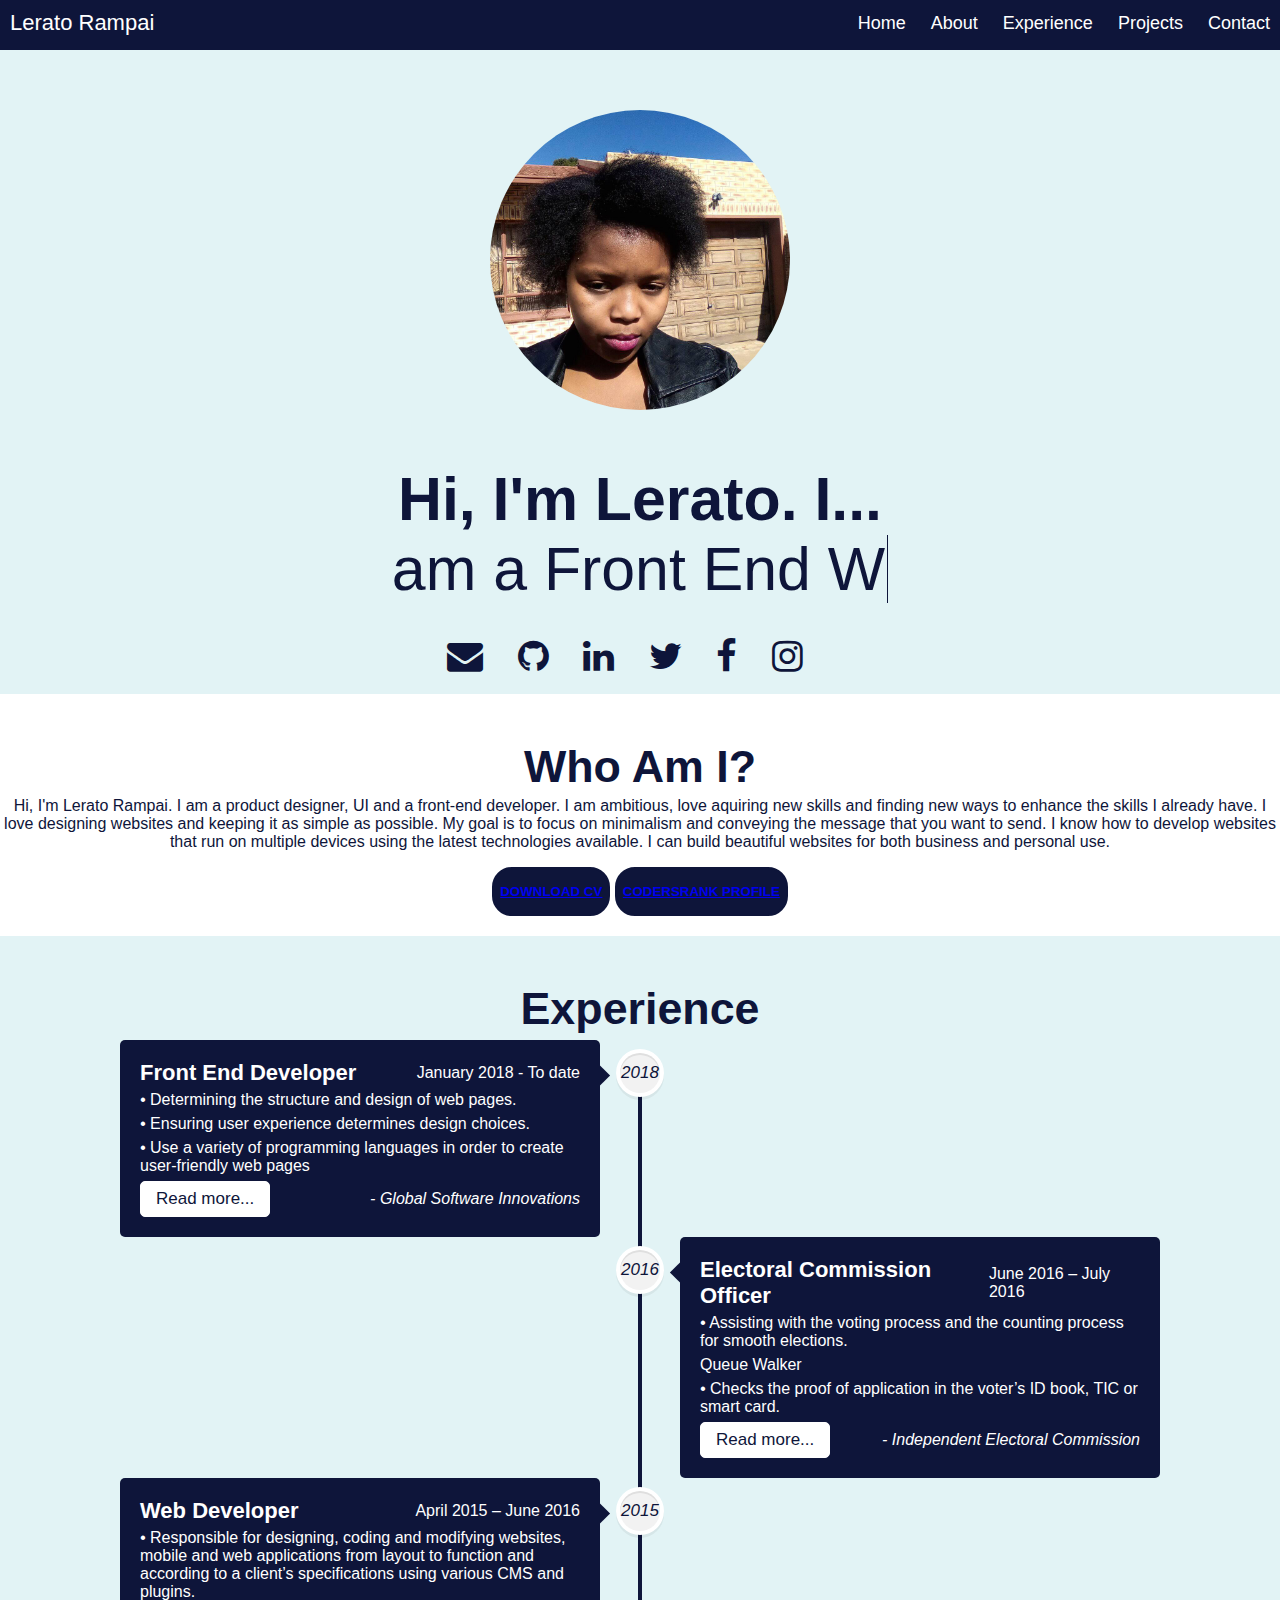
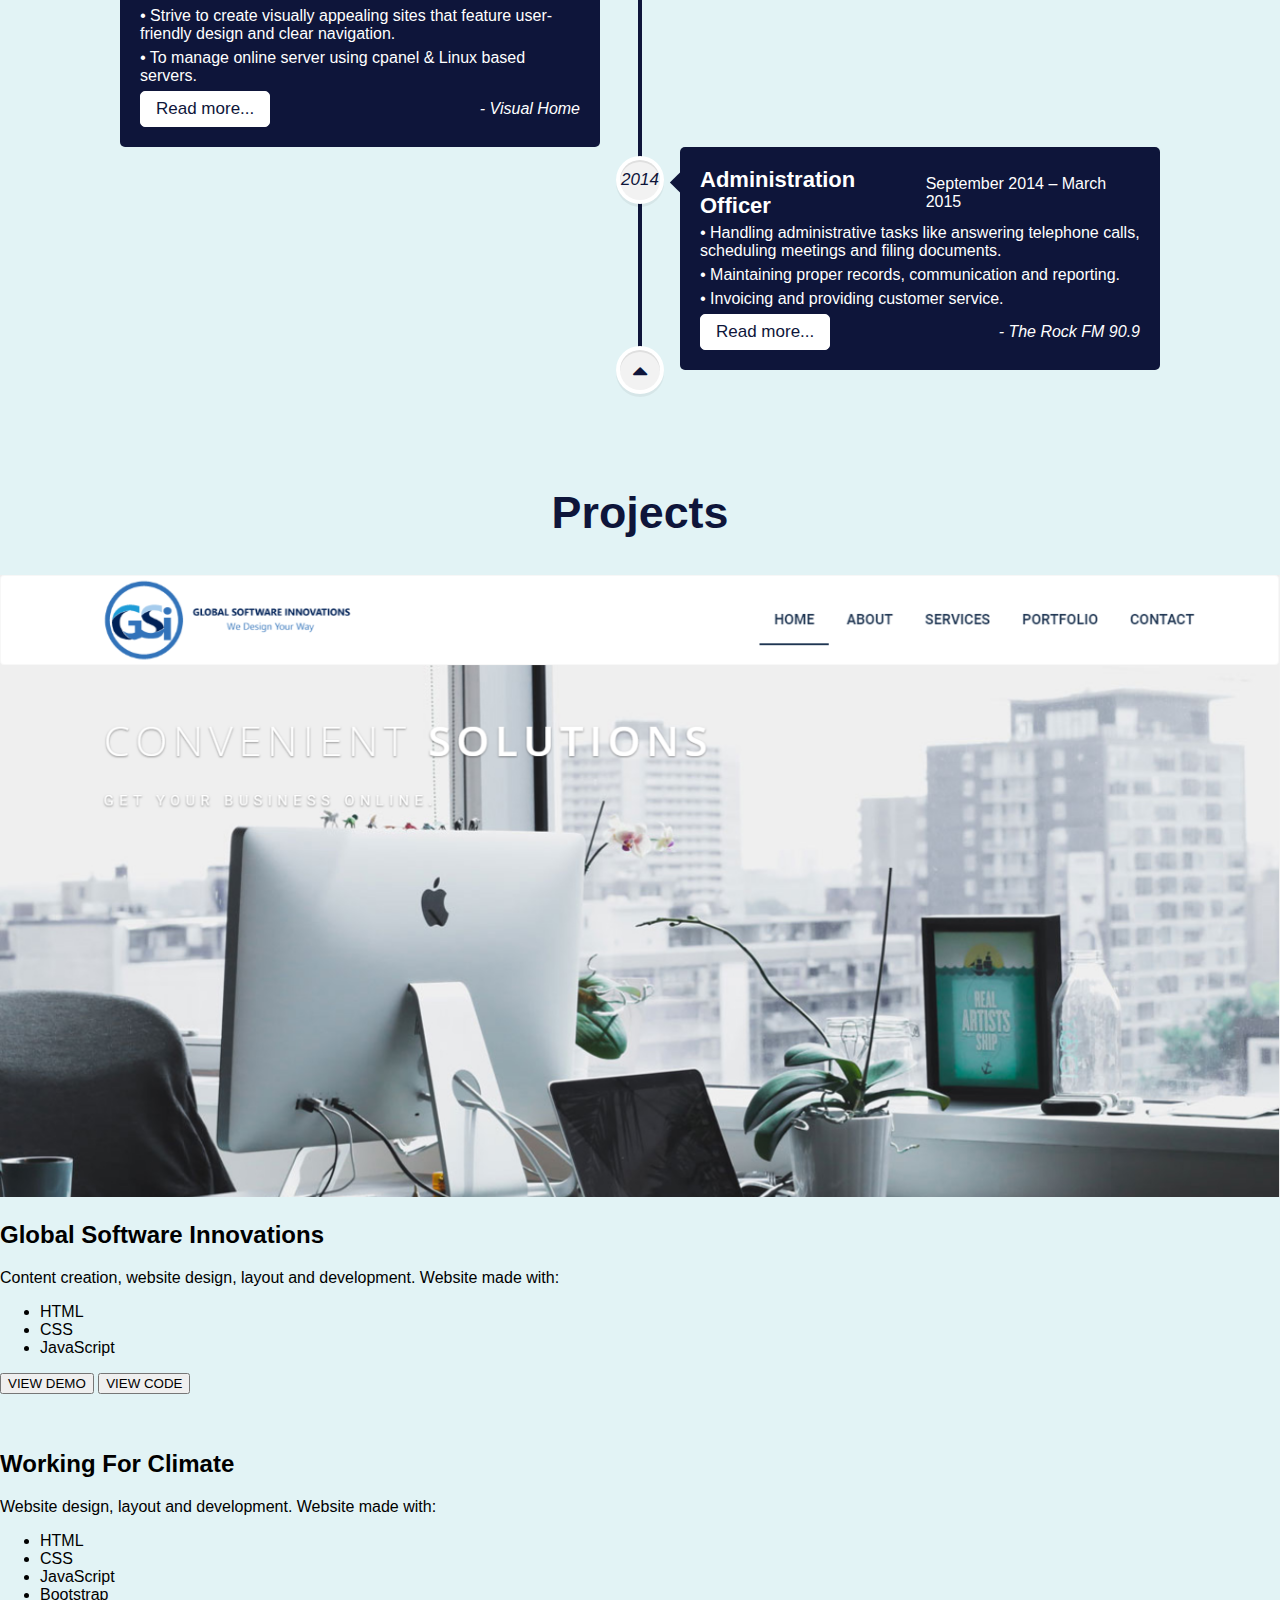
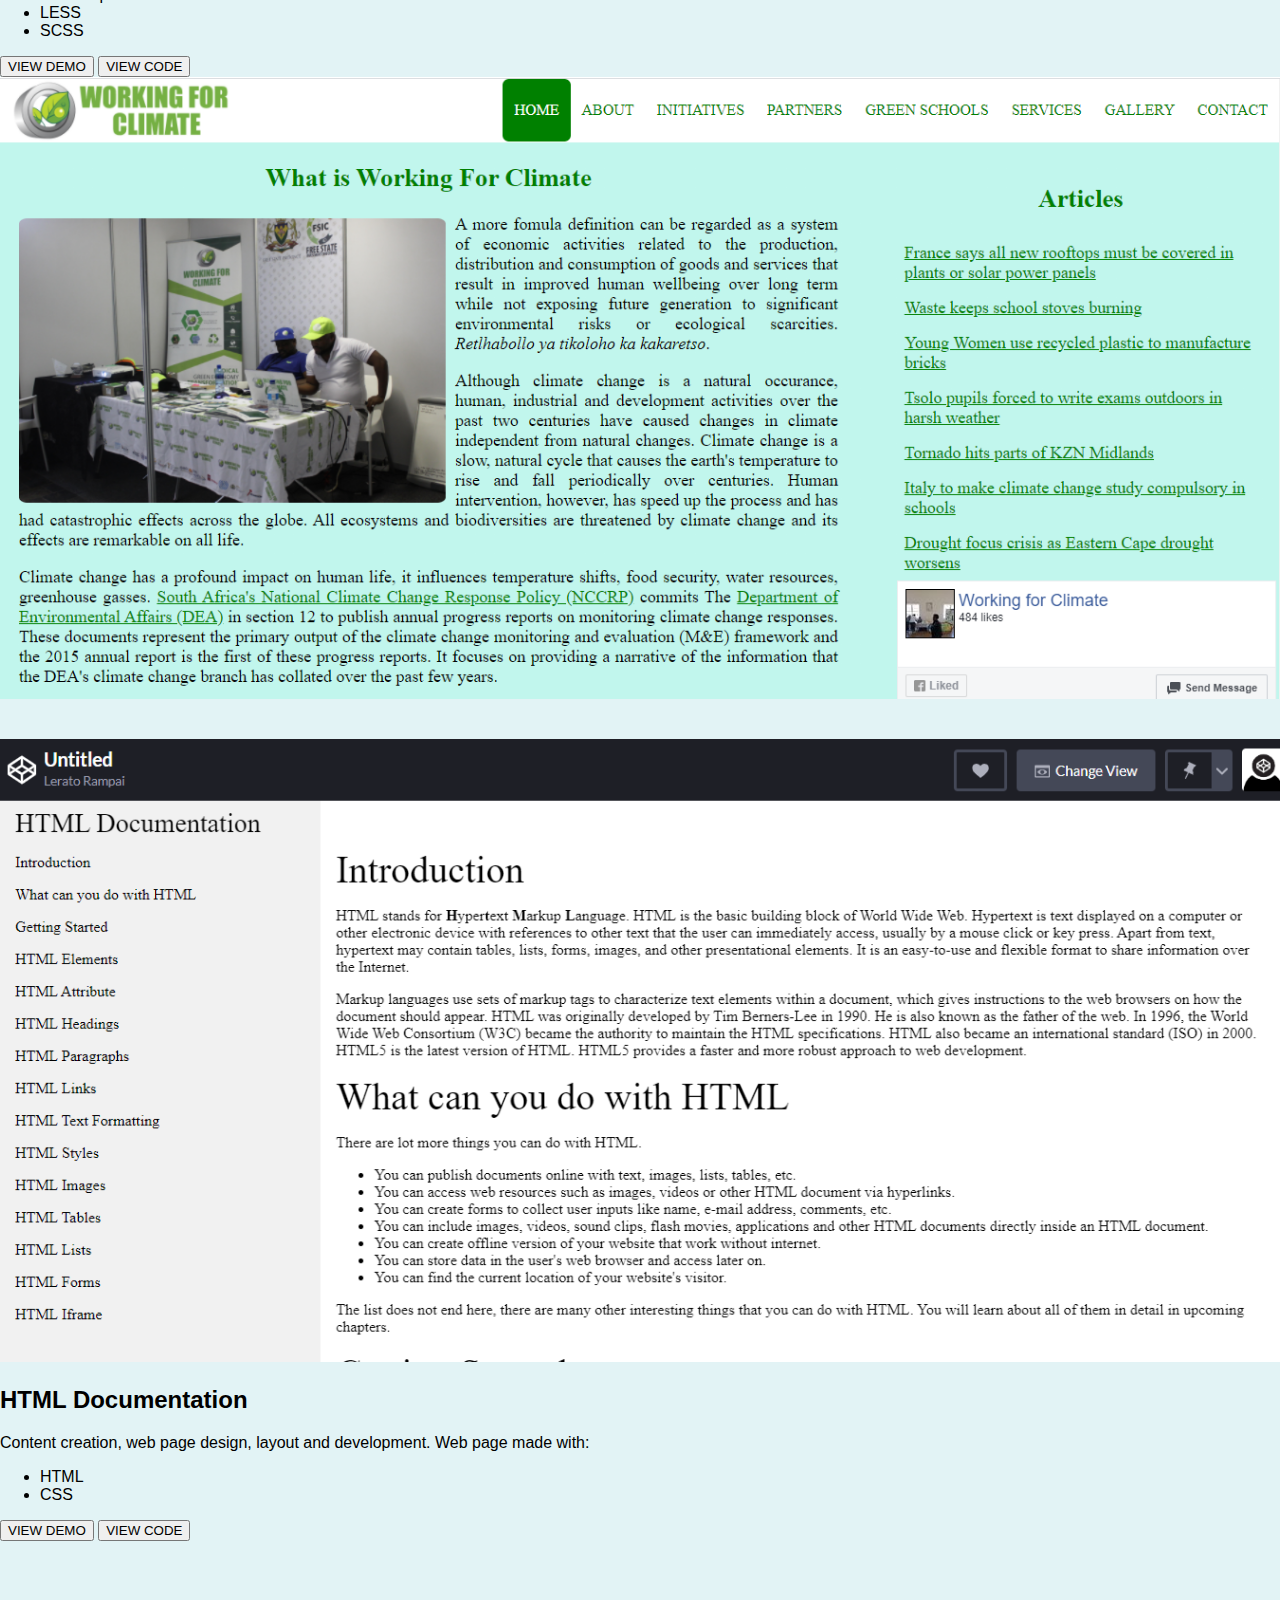
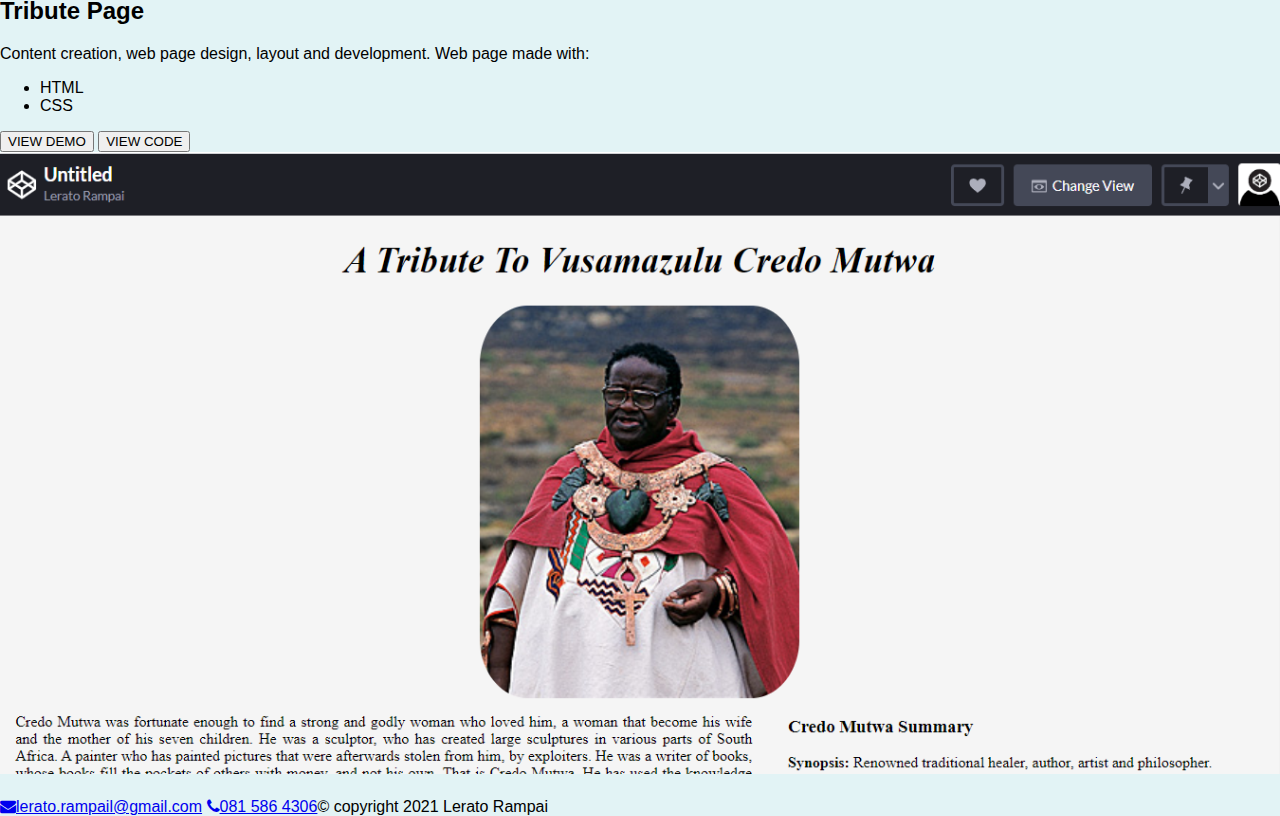
==== commit 696d26e0: "Added more information on projects" ====
--- a/index.html
+++ b/index.html
@@ -81,7 +81,7 @@
                 using the latest technologies available. I can build beautiful websites for both business and personal use.</p> 
                 
                 <button class="button" type="button"><a href="resume.pdf" download="LERATO RAMPAI CV" target="_blank">DOWNLOAD CV</a></button>
-                <button class="button" type="button"><a href="https://profile.codersrank.io/user/lerato-rampai" 
+                <button class="button" type="button"><a href="https://profile.codersrank.io/user/lerato-rampai?utm_source=twitter&utm_medium=social&utm_campaign=profile_share" 
                 target="_blank">CODERSRANK PROFILE<a/></button>
             </section>
             <!--End of about STILL NEEDS WORK-->
@@ -248,7 +248,14 @@
 
                 <div class="project-information">
                     <h2>Global Software Innovations</h2>
-                    <p>Hi, I'm Lerato Rampai. I am a product designer, UI and a front-end developer.</p> 
+                    <p>Content creation, website design, layout and development. Website made with: </p> 
+                    <p>
+                      <ul>
+                        <li>HTML</li>
+                        <li>CSS</li>
+                        <li>JavaScript</li>
+                      </ul>
+                    </p>
                     
                     <button class="button" type="button">VIEW DEMO</button>
                     <button class="button" type="button">VIEW CODE</button>
@@ -260,7 +267,17 @@
             <div style="overflow:auto">
                 <div class="project-information">
                     <h2>Working For Climate</h2>
-                    <p>Hi, I'm Lerato Rampai. I am a product designer, UI and a front-end developer.</p> 
+                    <p>Website design, layout and development. Website made with: </p> 
+                    <p>
+                      <ul>
+                        <li>HTML</li>
+                        <li>CSS</li>
+                        <li>JavaScript</li>
+                        <li>Bootstrap</li>
+                        <li>LESS</li>
+                        <li>SCSS</li>
+                      </ul>
+                    </p>
                     
                     <button class="button" type="button">VIEW DEMO</button>
                     <button class="button" type="button">VIEW CODE</button>
@@ -280,7 +297,13 @@
 
                 <div class="project-information">
                     <h2>HTML Documentation</h2>
-                    <p>Hi, I'm Lerato Rampai. I am a product designer, UI and a front-end developer.</p> 
+                    <p>Content creation, web page design, layout and development. Web page made with: </p> 
+                    <p>
+                      <ul>
+                        <li>HTML</li>
+                        <li>CSS</li>
+                      </ul>
+                    </p>
                     
                     <button class="button" type="button">VIEW DEMO</button>
                     <button class="button" type="button">VIEW CODE</button>
@@ -294,7 +317,13 @@
             <div style="overflow:auto">
                 <div class="project-information">
                     <h2>Tribute Page</h2>
-                    <p>Hi, I'm Lerato Rampai. I am a product designer, UI and a front-end developer.</p> 
+                    <p>Content creation, web page design, layout and development. Web page made with: </p> 
+                    <p>
+                      <ul>
+                        <li>HTML</li>
+                        <li>CSS</li>
+                      </ul>
+                    </p>
                     
                     <button class="button" type="button">VIEW DEMO</button>
                     <button class="button" type="button">VIEW CODE</button>
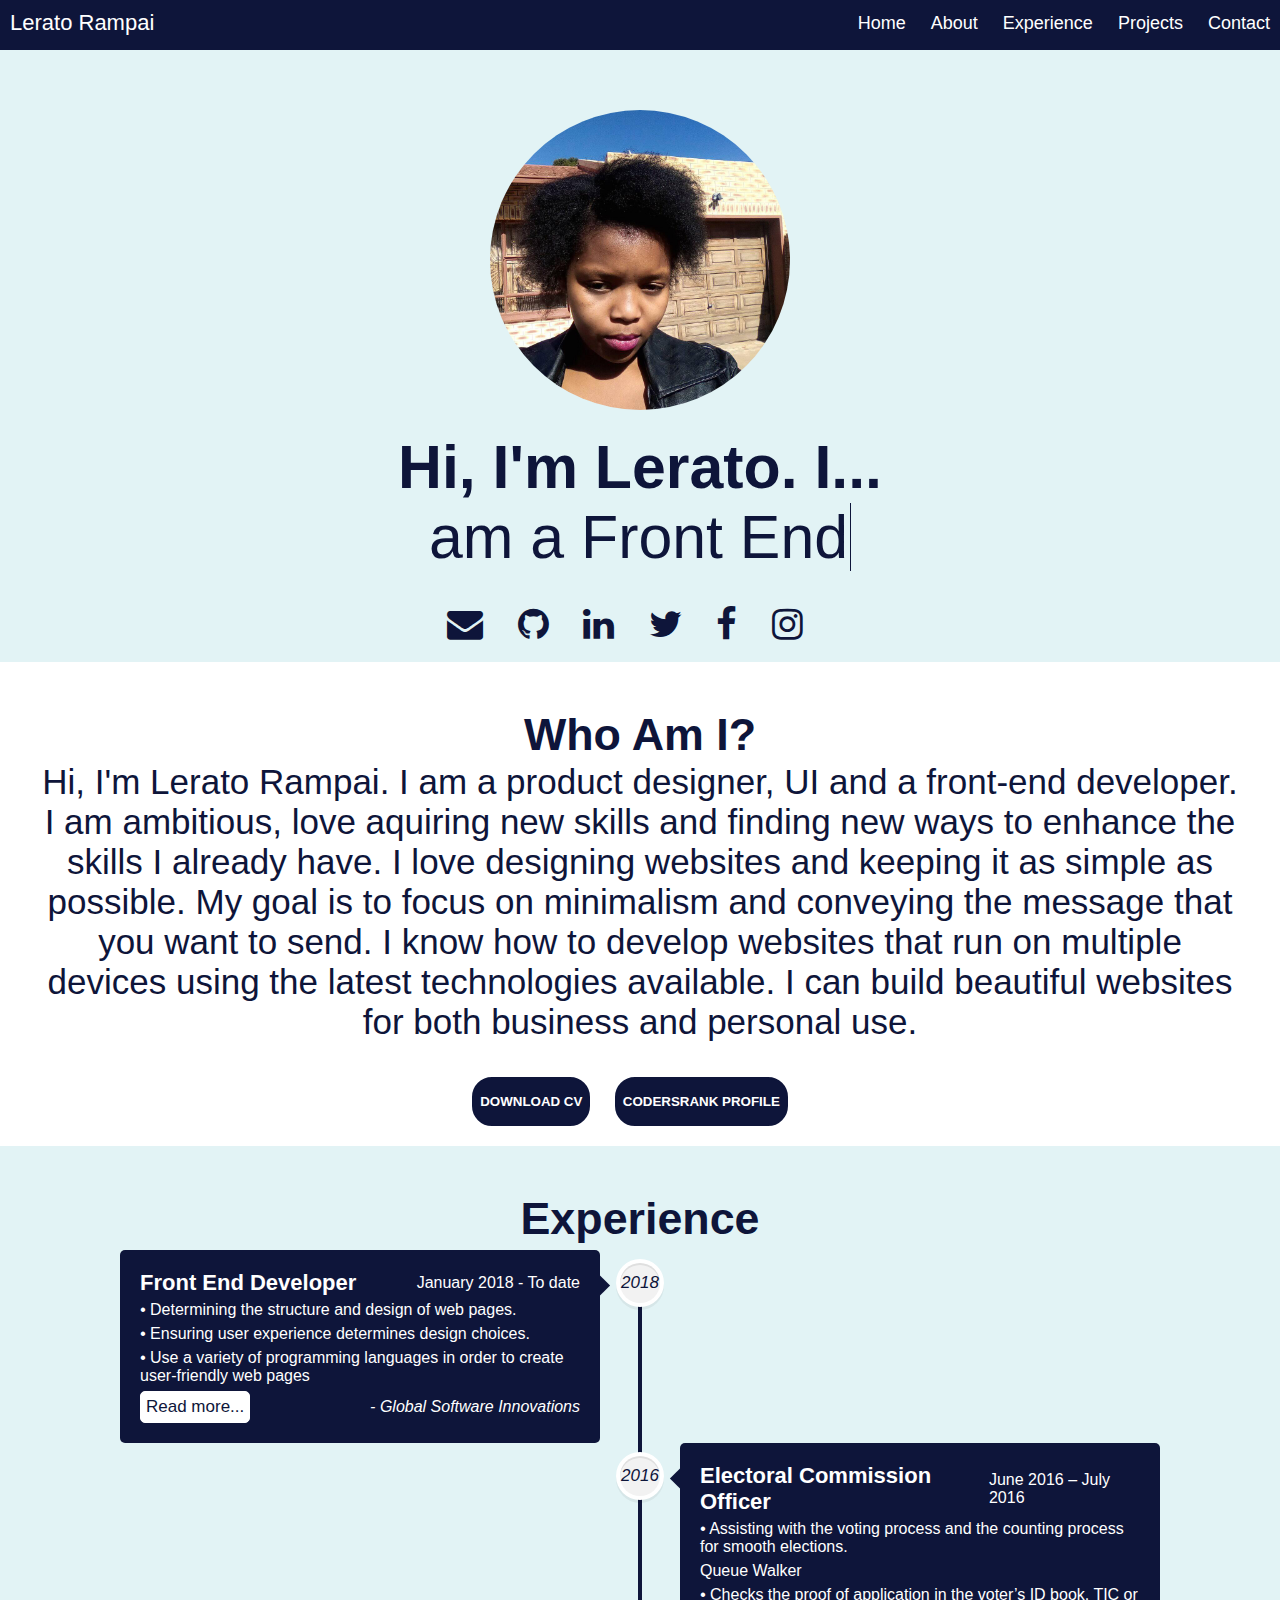
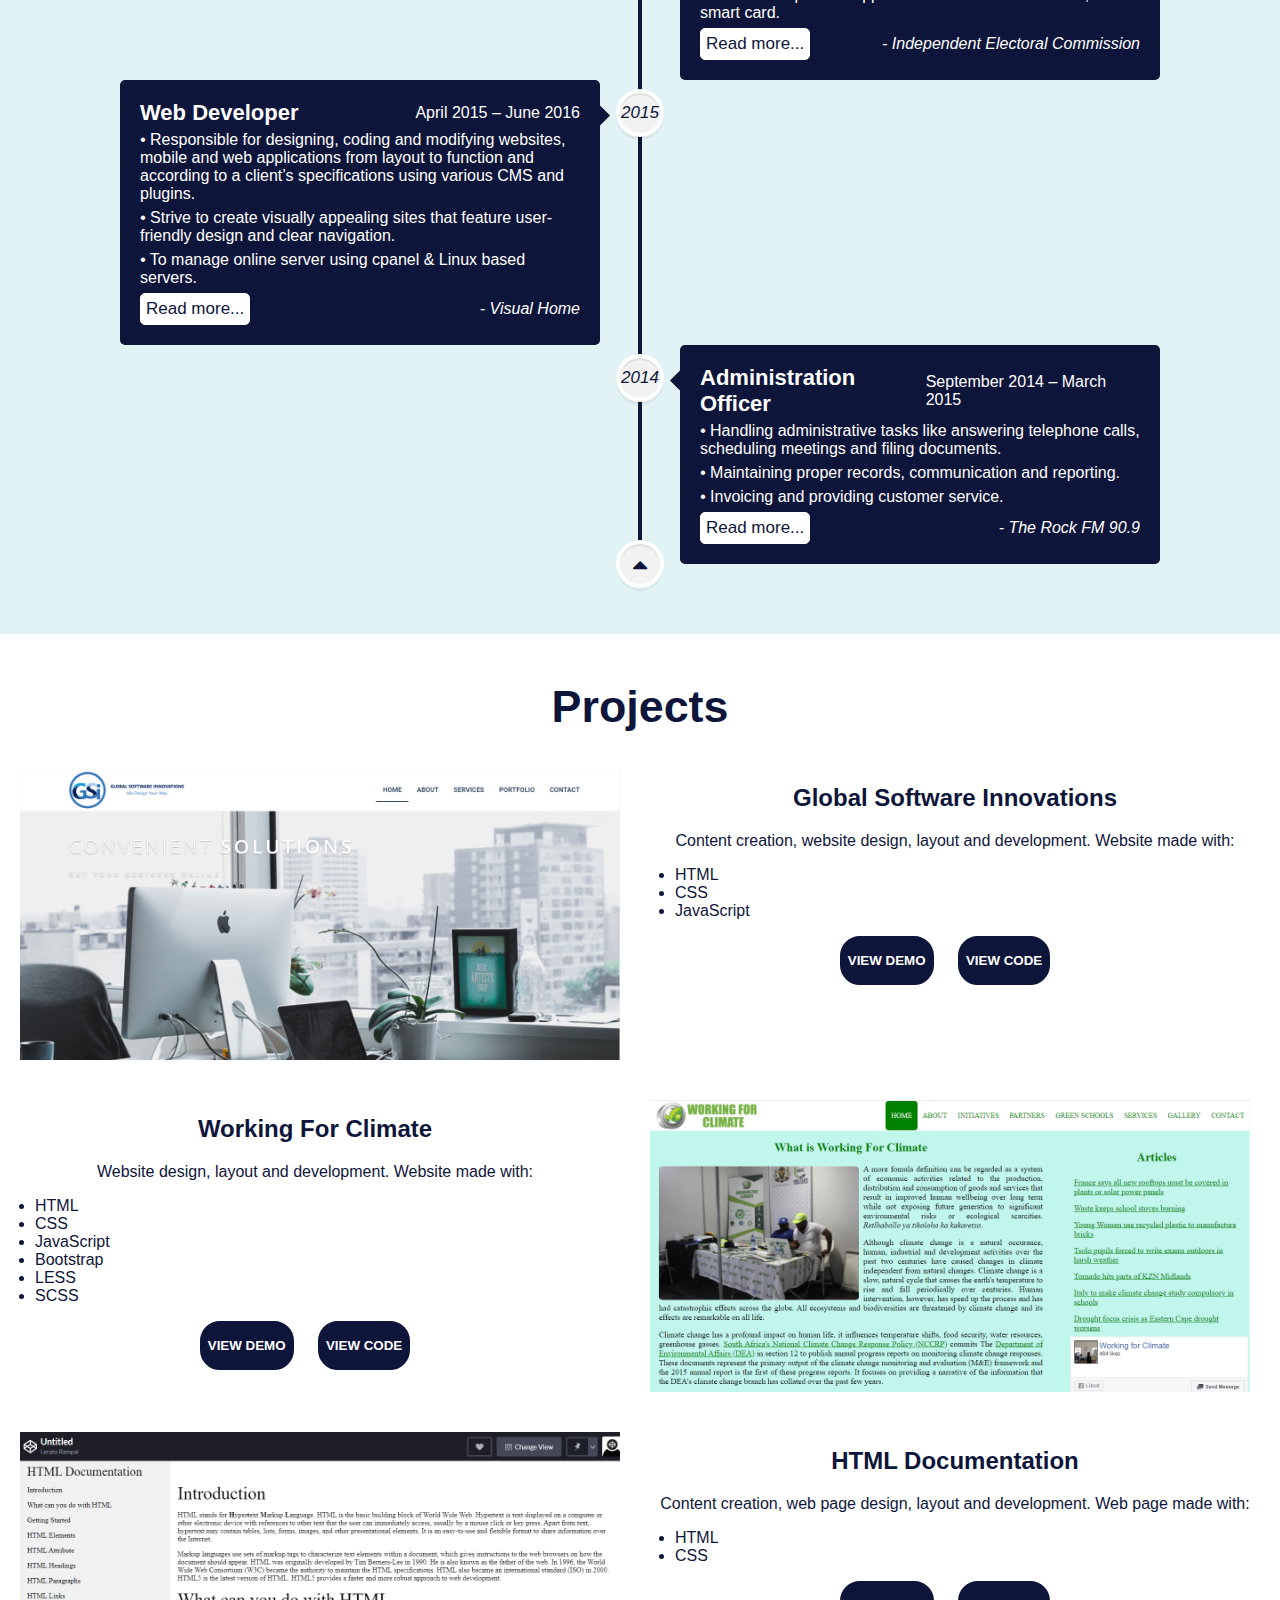
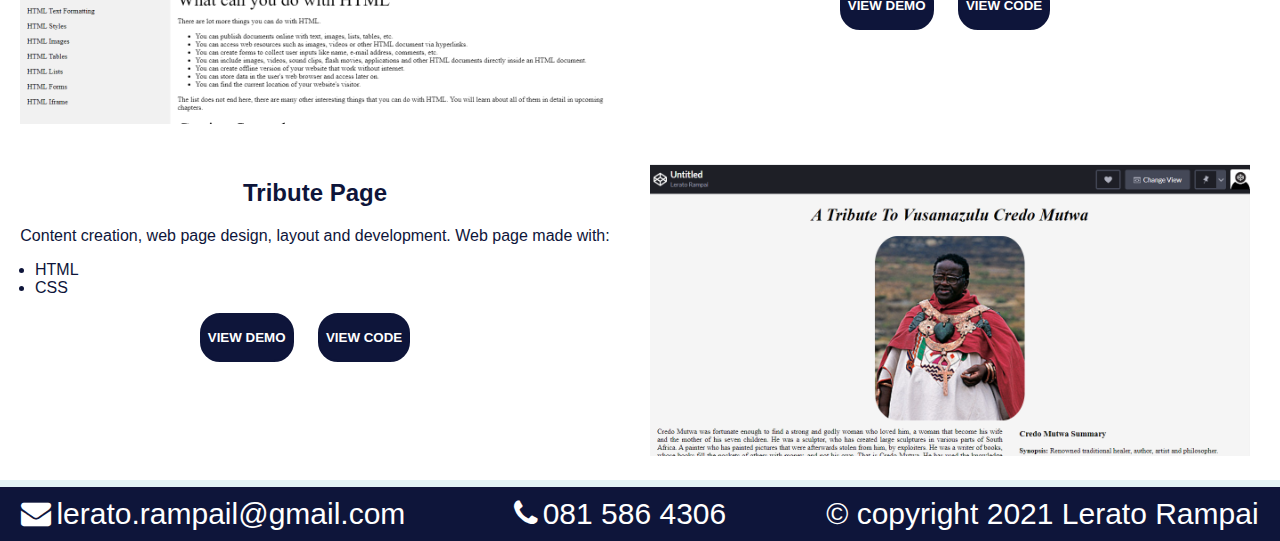
==== commit aae6e1c9: "Added more information on projects" ====
--- a/index.html
+++ b/index.html
@@ -250,7 +250,7 @@
                     <h2>Global Software Innovations</h2>
                     <p>Content creation, website design, layout and development. Website made with: </p> 
                     <p>
-                      <ul>
+                      <ul class="list-left-aligned">
                         <li>HTML</li>
                         <li>CSS</li>
                         <li>JavaScript</li>
@@ -269,7 +269,7 @@
                     <h2>Working For Climate</h2>
                     <p>Website design, layout and development. Website made with: </p> 
                     <p>
-                      <ul>
+                      <ul class="list-left-aligned">
                         <li>HTML</li>
                         <li>CSS</li>
                         <li>JavaScript</li>
@@ -299,7 +299,7 @@
                     <h2>HTML Documentation</h2>
                     <p>Content creation, web page design, layout and development. Web page made with: </p> 
                     <p>
-                      <ul>
+                      <ul class="list-left-aligned">
                         <li>HTML</li>
                         <li>CSS</li>
                       </ul>
@@ -319,7 +319,7 @@
                     <h2>Tribute Page</h2>
                     <p>Content creation, web page design, layout and development. Web page made with: </p> 
                     <p>
-                      <ul>
+                      <ul class="list-left-aligned">
                         <li>HTML</li>
                         <li>CSS</li>
                       </ul>
--- a/styles/design.css
+++ b/styles/design.css
@@ -1,6 +1,3 @@
-/*body color style="background-color:#e2f3f5;"*/
-/*Nav bar color style="background-color:#0e153a; font-size: 40px;color:#ffffff"*/
-/*Links color  style="color:#482ff7; font-size: 40px;"*/
 * {
     box-sizing: border-box;
 }
@@ -116,6 +113,7 @@
 }
 /*responsive nav end*/
 
+
 /*banner start*/
 #banner{
     padding-top: 60px;
@@ -125,16 +123,16 @@
     border-radius: 50%;
 }
 
-#banner .details {
+#banner .banner-details {
     margin-top: -2em;
 }
 
-#banner h2 {
+#banner .banner-details h2 {
     color: #0e153a;
     font-size: 3.8em;
 }
 
-#banner span {
+#banner .banner-details span {
     font-weight: 300;
     font-size: 1.0em;
 }
@@ -158,13 +156,14 @@
     }
 } 
 
-#banner .social{
+#banner .banner-details .social{
     padding-right: 30px;
     font-size: 36px;
     color: #0e153a;
     margin-top: -2em;
 }
 /*banner end*/
+
 
 header h2{
     font-size: 2.8em;
@@ -183,7 +182,12 @@
     color: #0e153a;
 }
 #about p{
-    margin-top: -2em;
+    margin-top: -1em;
+    text-align: center;
+    font-size: 35px;
+    justify-content: center;
+    margin-left: 40px;
+    margin-right: 40px;
 }
 #about button{
     color: #ffffff;
@@ -191,18 +195,21 @@
     font-weight: bold;
     border: 2px solid #0e153a;
     border-radius: 20px;
+    margin-right: 20px;
     padding-top: 15px;
     padding-bottom: 15px;
-}
+    cursor: pointer;
+}
+#about button a{
+    text-decoration: none;
+    color: #ffffff;
+    cursor: pointer;
+}
+/*about end*/
+
 
 
 /*experience*/
-/**{
-    margin: 0;
-    padding: 0;
-    box-sizing: border-box;
-}*/
-
 .wrapper{
     /*background: red;*/
     max-width: 1080px;
@@ -302,25 +309,25 @@
     text-decoration: none;
     background: #ffffff;
     color: #0e153a;
+    padding: 5px 5px;
+    border: 1px solid #ffffff;
+    border-radius: 5px;
+    font-size: 17px;
+    /*font-weight: 400;*/
+    cursor: pointer;
+}
+.row section .bottom #textButton1:active,
+.row section .bottom #textButton2:active,
+.row section .bottom #textButton3:active,
+.row section .bottom #textButton4:active{
+    text-decoration: none;
+    background: #ffffff;
+    color: #0e153a;
     padding: 7px 15px;
     border: 1px solid #ffffff;
     border-radius: 5px;
     font-size: 17px;
-    font-weight: 400;
-    cursor: pointer;
-}
-.row section .bottom #textButton1:active,
-.row section .bottom #textButton2:active,
-.row section .bottom #textButton3:active,
-.row section .bottom #textButton4:active{
-    text-decoration: none;
-    background: #ffffff;
-    color: #0e153a;
-    padding: 7px 15px;
-    border: 1px solid #ffffff;
-    border-radius: 5px;
-    font-size: 17px;
-    font-weight: 400;
+    /*font-weight: 400;*/
     cursor: pointer;
 }
 /* Initially, hide the extra text that 
@@ -363,9 +370,130 @@
 /*experience end*/
 
 
-
-
-          
-
-          
-          +/*projects starts*/
+#projects{
+    text-align: center;
+    background-color: #ffffff;
+    color: #0e153a;
+}
+.project-image {
+    float:left;
+    width:50%;
+    padding:0 20px;
+}
+.project-information {
+    margin: -5px;
+    float:left;
+    width:50%;
+    height: 100%;
+}
+#projects .project-information .list-left-aligned {
+    text-align: left !important;
+}
+#projects button{
+    color: #ffffff;
+    background-color: #0e153a;
+    font-weight: bold;
+    border: 2px solid #0e153a;
+    border-radius: 20px;
+    margin-right: 20px;
+    padding-top: 15px;
+    padding-bottom: 15px;
+    cursor: pointer;
+}
+#projects button a{
+    text-decoration: none;
+    color: #ffffff;
+    cursor: pointer;
+}  
+/*Responsive projects*/
+@media only screen and (max-width:620px) {
+    /* For mobile phones: */
+        .project-image, .project-information {
+        width:100%;
+    }
+}
+/*projects end*/
+
+/*footer start*/
+footer{
+    text-align: center;
+    background-color: #0e153a;
+    padding:10px;
+    margin-top:7px;
+    color: #ffffff;
+    font-size: 30px;
+}
+footer a{
+    padding-right: 100px;
+    text-decoration: none;
+    color: #ffffff;
+}
+footer .contact-details{
+    padding-right: 5px;
+}
+
+
+
+
+
+
+
+
+
+
+
+
+
+
+
+
+
+
+
+
+
+
+
+
+
+
+
+
+
+
+.menu {
+  float:left;
+  width:20%;
+  text-align:center;
+}
+.menu a {
+  background-color:#e5e5e5;
+  padding:8px;
+  margin-top:7px;
+  display:block;
+  width:100%;
+  color:black;
+}
+.main {
+  float:left;
+  width:60%;
+  padding:0 20px;
+}
+.right {
+  background-color:#e5e5e5;
+  float:left;
+  width:20%;
+  padding:15px;
+  margin-top:7px;
+  text-align:center;
+}
+
+
+
+@media only screen and (max-width:620px) {
+  /* For mobile phones: */
+  .menu, .main, .right, .left-content, .right-content, .project-image {
+    width:100%;
+  }
+}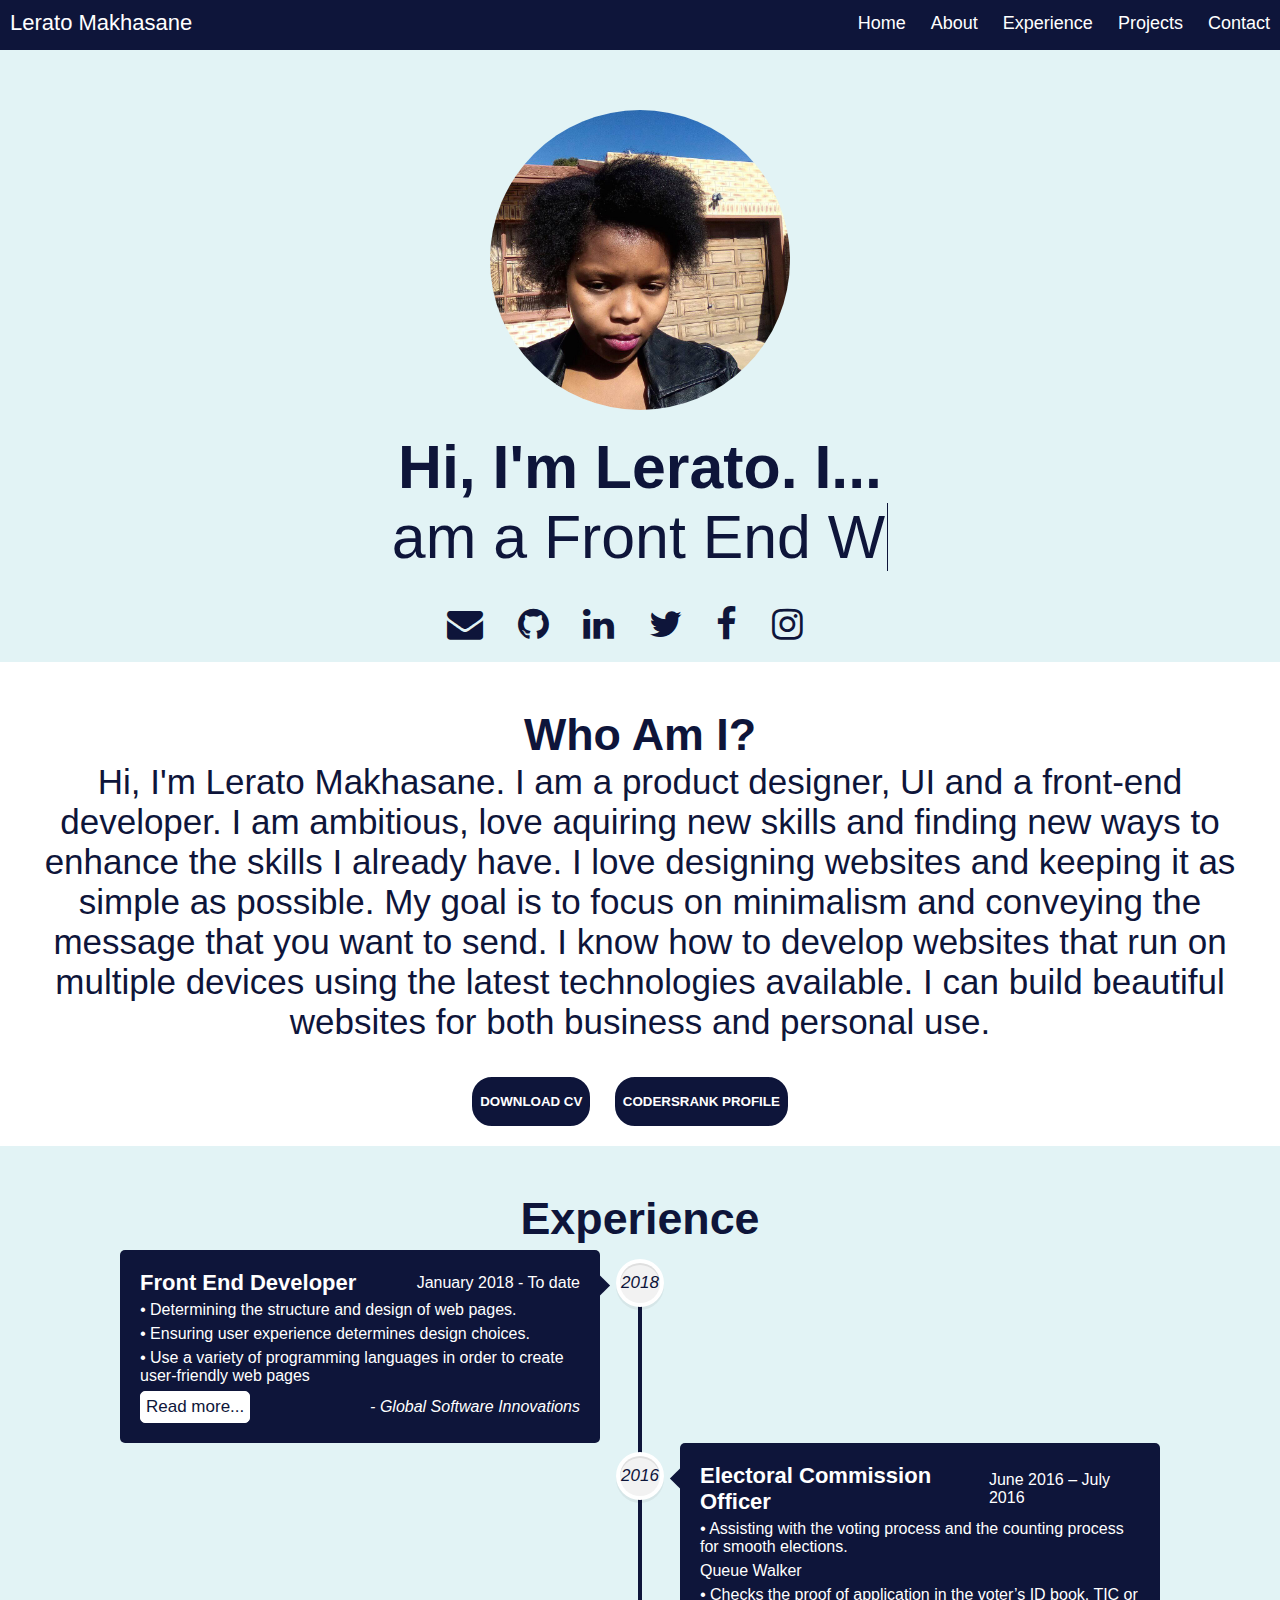
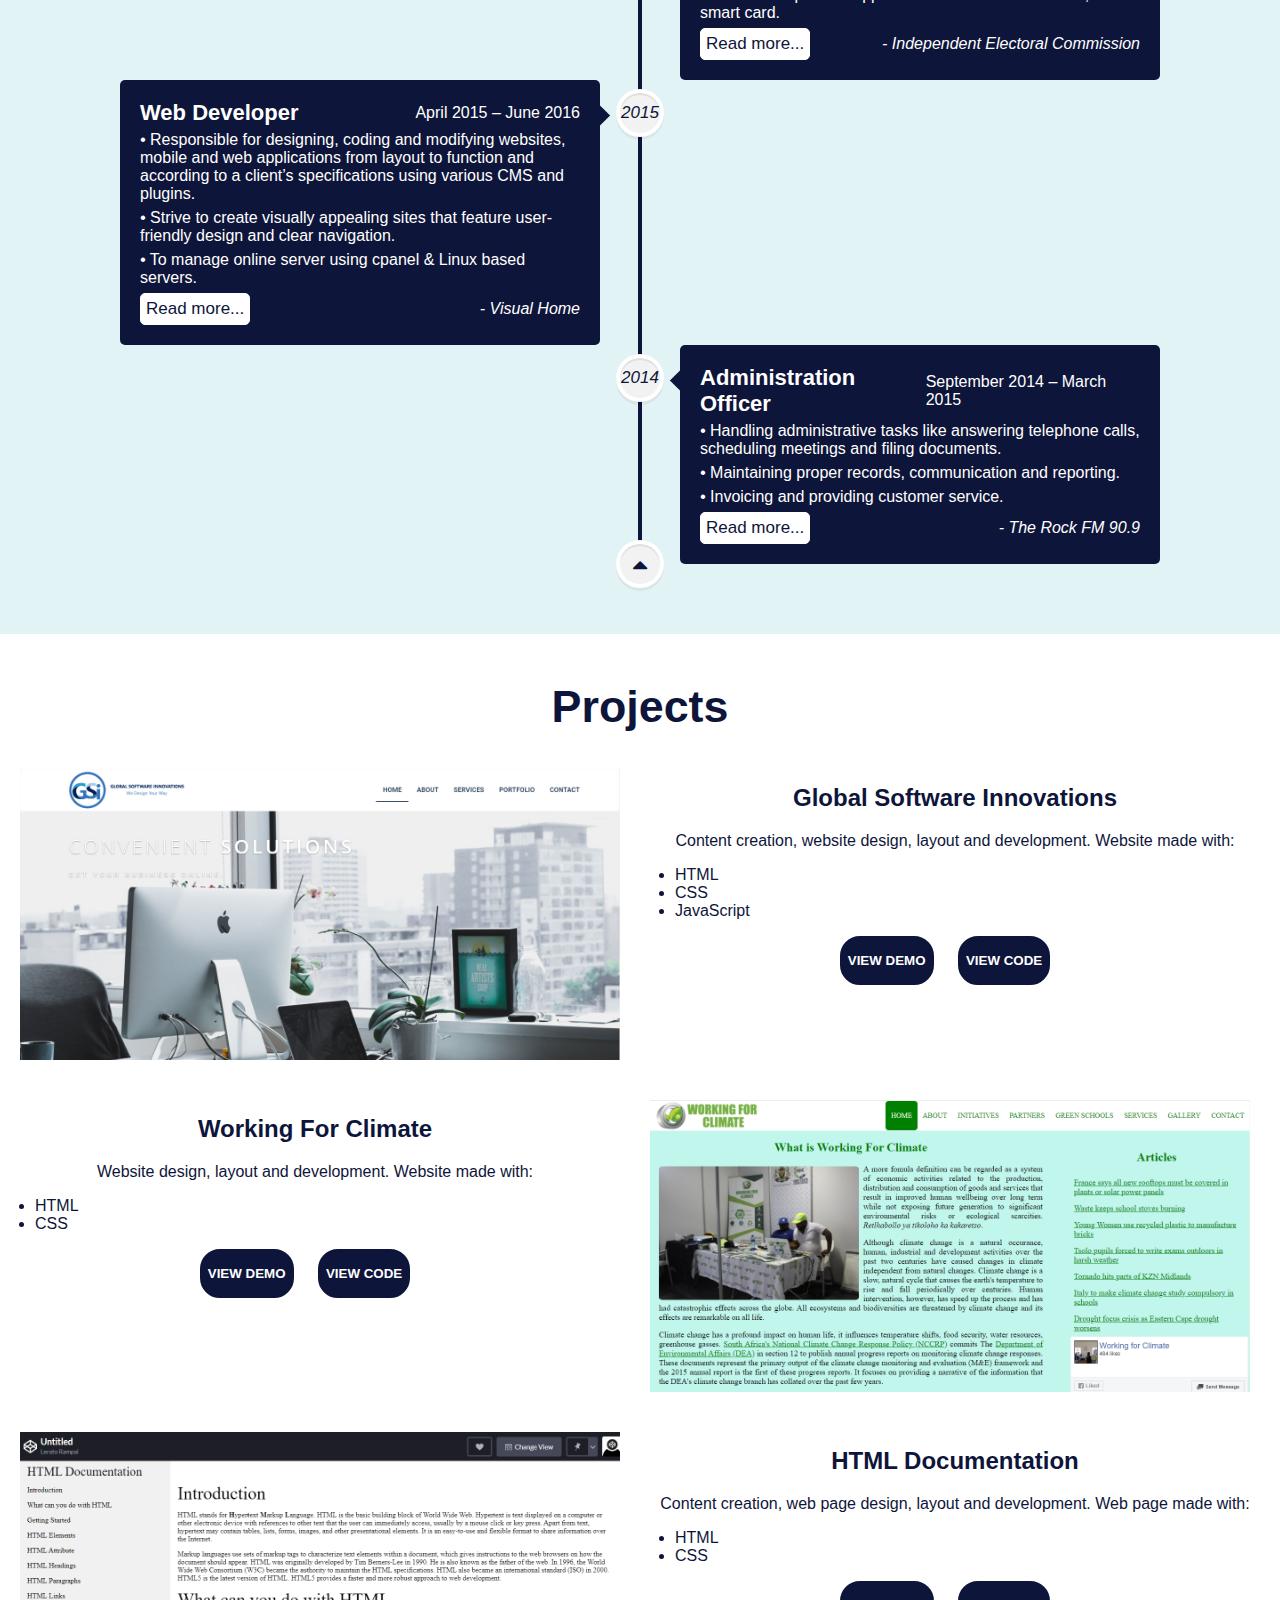
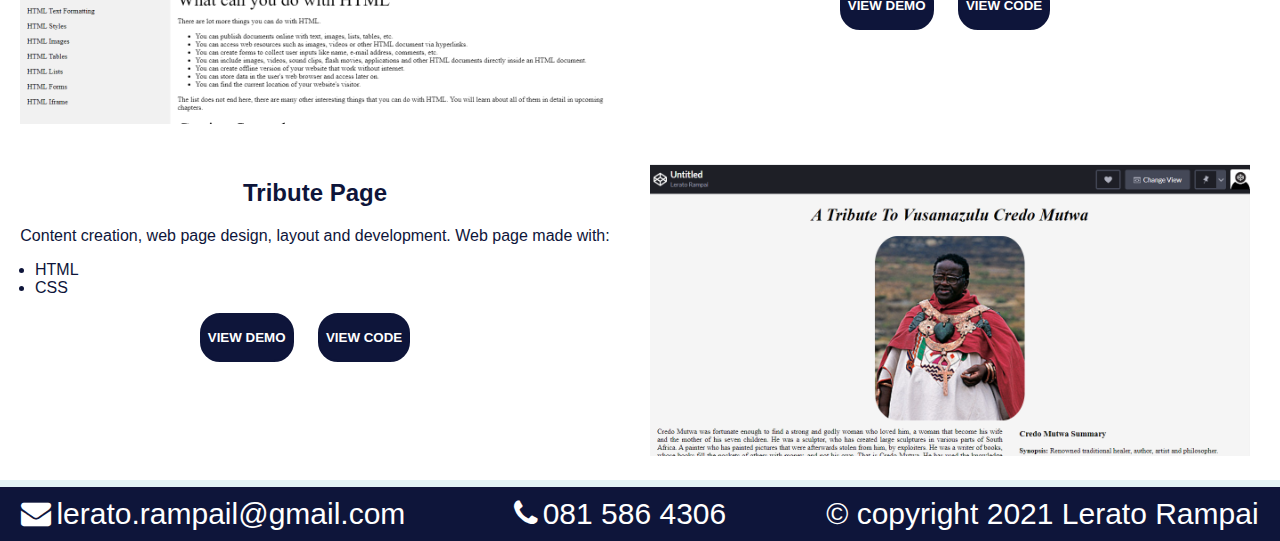
==== commit 60e4a9be: "Updated index.html with current surname" ====
--- a/index.html
+++ b/index.html
@@ -6,7 +6,7 @@
         <meta name="viewport" content="width=device-width, initial-scale=1, shrink-to-fit=no">
 
         <!--Title of the site-->
-        <title>LERATO RAMPAI | PORTFOLIO</title>
+        <title>LERATO MAKHASANE | PORTFOLIO</title>
 
         <!--Main CSS file-->
         <link rel="stylesheet" href="styles/design.css">
@@ -24,7 +24,7 @@
                 <input type="checkbox" id="nav-check">
                 <div class="nav-header">
                     <div class="nav-title">
-                        <a href="index.html">Lerato Rampai</a>
+                        <a href="index.html">Lerato Makhasane</a>
                     </div>
                 </div>
 
@@ -62,7 +62,7 @@
                     <a href="https://github.com/lerato-rampai" target="_blank"><i class="fa fa-github social"></i></a>
                     <a href="https://linkedin.com/in/lerato-rampai" target="_blank"><i class="fa fa-linkedin social"></i></a>
                     <a href="https://twitter.com/LeratoRampai1" target="_blank"><i class="fa fa-twitter social"></i></a>
-                    <a href="https://m.facebook.com/public/lerato.rampai.7" target="_blank"><i class="fa fa-facebook social"></i></a>
+                    <a href="https://www.facebook.com/lerato.rampai.7" target="_blank"><i class="fa fa-facebook social"></i></a>
                     <a href="https://instagram.com/lerato_rampai" target="_blank"><i class="fa fa-instagram social"></i></a>
                 </div>
             </section>
@@ -74,7 +74,7 @@
                 <h2>Who Am I?</h2>
                 </header>
 
-                <p>Hi, I'm Lerato Rampai. I am a product designer, UI and a front-end developer. I am ambitious, love 
+                <p>Hi, I'm Lerato Makhasane. I am a product designer, UI and a front-end developer. I am ambitious, love 
                 aquiring new skills and finding new ways to enhance the skills I already have. 
                 I love designing websites and keeping it as simple as possible. My goal is to focus on minimalism and 
                 conveying the message that you want to send. I know how to develop websites that run on multiple devices 
@@ -257,8 +257,10 @@
                       </ul>
                     </p>
                     
-                    <button class="button" type="button">VIEW DEMO</button>
-                    <button class="button" type="button">VIEW CODE</button>
+                    <button class="button" type="button"><a href="https://www.globalsoftwares.co.za" target="_blank">
+                    VIEW DEMO</a></button>
+                    <button class="button" type="button"><a href="https://github.com/lerato-rampai/global-softwares-2019" 
+                    target="_blank">VIEW CODE</a></button>
                 </div>
             </div>
             <br><br>
@@ -272,15 +274,13 @@
                       <ul class="list-left-aligned">
                         <li>HTML</li>
                         <li>CSS</li>
-                        <li>JavaScript</li>
-                        <li>Bootstrap</li>
-                        <li>LESS</li>
-                        <li>SCSS</li>
                       </ul>
                     </p>
                     
-                    <button class="button" type="button">VIEW DEMO</button>
-                    <button class="button" type="button">VIEW CODE</button>
+                    <button class="button" type="button"><a href="https://www.workingforclimate.co.za" target="_blank">
+                    VIEW DEMO</a></button>
+                    <button class="button" type="button"><a href="https://github.com/lerato-rampai/working-for-climate-2019" 
+                    target="_blank">VIEW CODE</a></button>
                 </div>
 
                 <div class="project-image">
@@ -305,8 +305,10 @@
                       </ul>
                     </p>
                     
-                    <button class="button" type="button">VIEW DEMO</button>
-                    <button class="button" type="button">VIEW CODE</button>
+                    <button class="button" type="button"><a href="https://lerato-rampai.github.io/html-documentation/" 
+                    target="_blank">VIEW DEMO</a></button>
+                    <button class="button" type="button"><a href="https://github.com/lerato-rampai/html-documentation"
+                    target="_blank">VIEW CODE</a></button>
                 </div>
             </div>
             <br><br>
@@ -325,8 +327,10 @@
                       </ul>
                     </p>
                     
-                    <button class="button" type="button">VIEW DEMO</button>
-                    <button class="button" type="button">VIEW CODE</button>
+                    <button class="button" type="button"><a href="https://lerato-rampai.github.io/tribute-page/" 
+                    target="_blank">VIEW DEMO</a></button>
+                    <button class="button" type="button"><a href="https://github.com/lerato-rampai/tribute-page" 
+                    target="_blank">VIEW CODE</a></button>
                 </div>
 
                 <div class="project-image">
@@ -347,4 +351,4 @@
 	    <script src="assets/scripts/app.js" charset="utf-8"></script>
       <script src="scripts/design.js"></script>
     </body>
-</html>+</html>
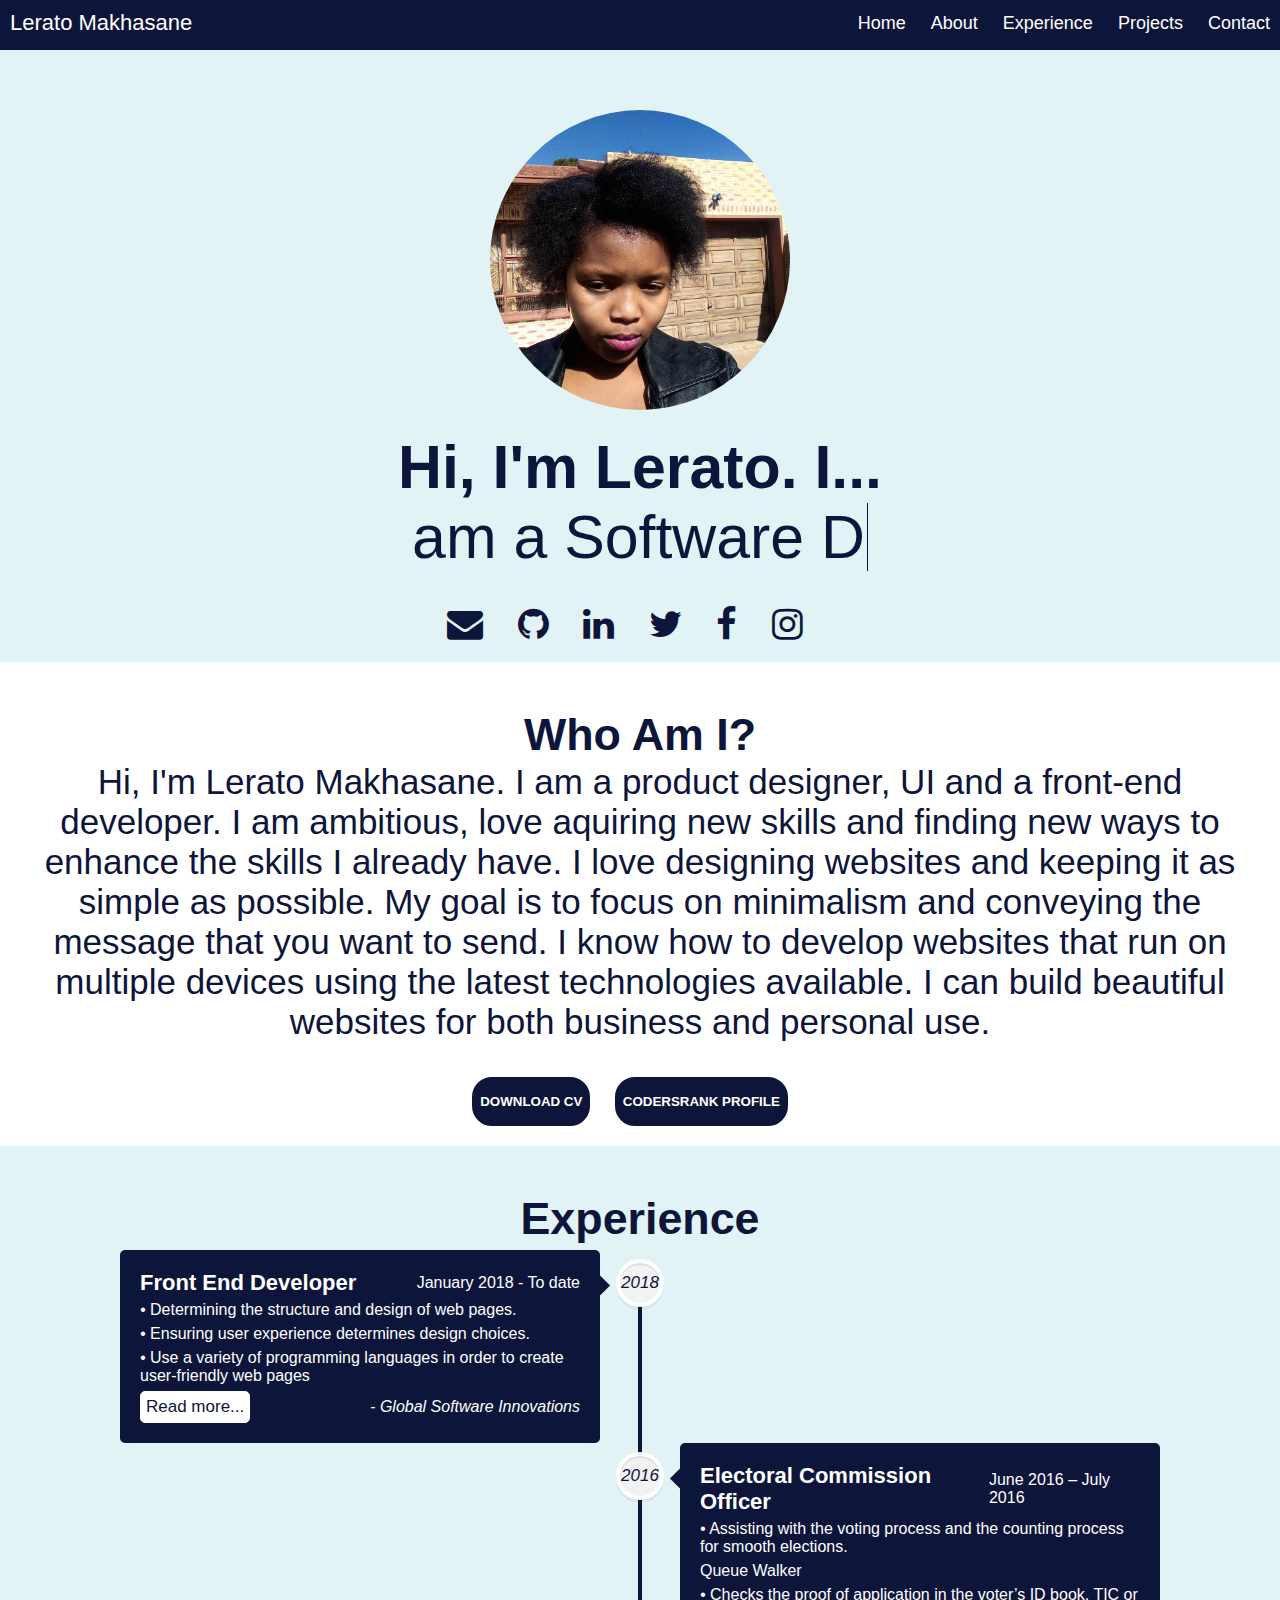
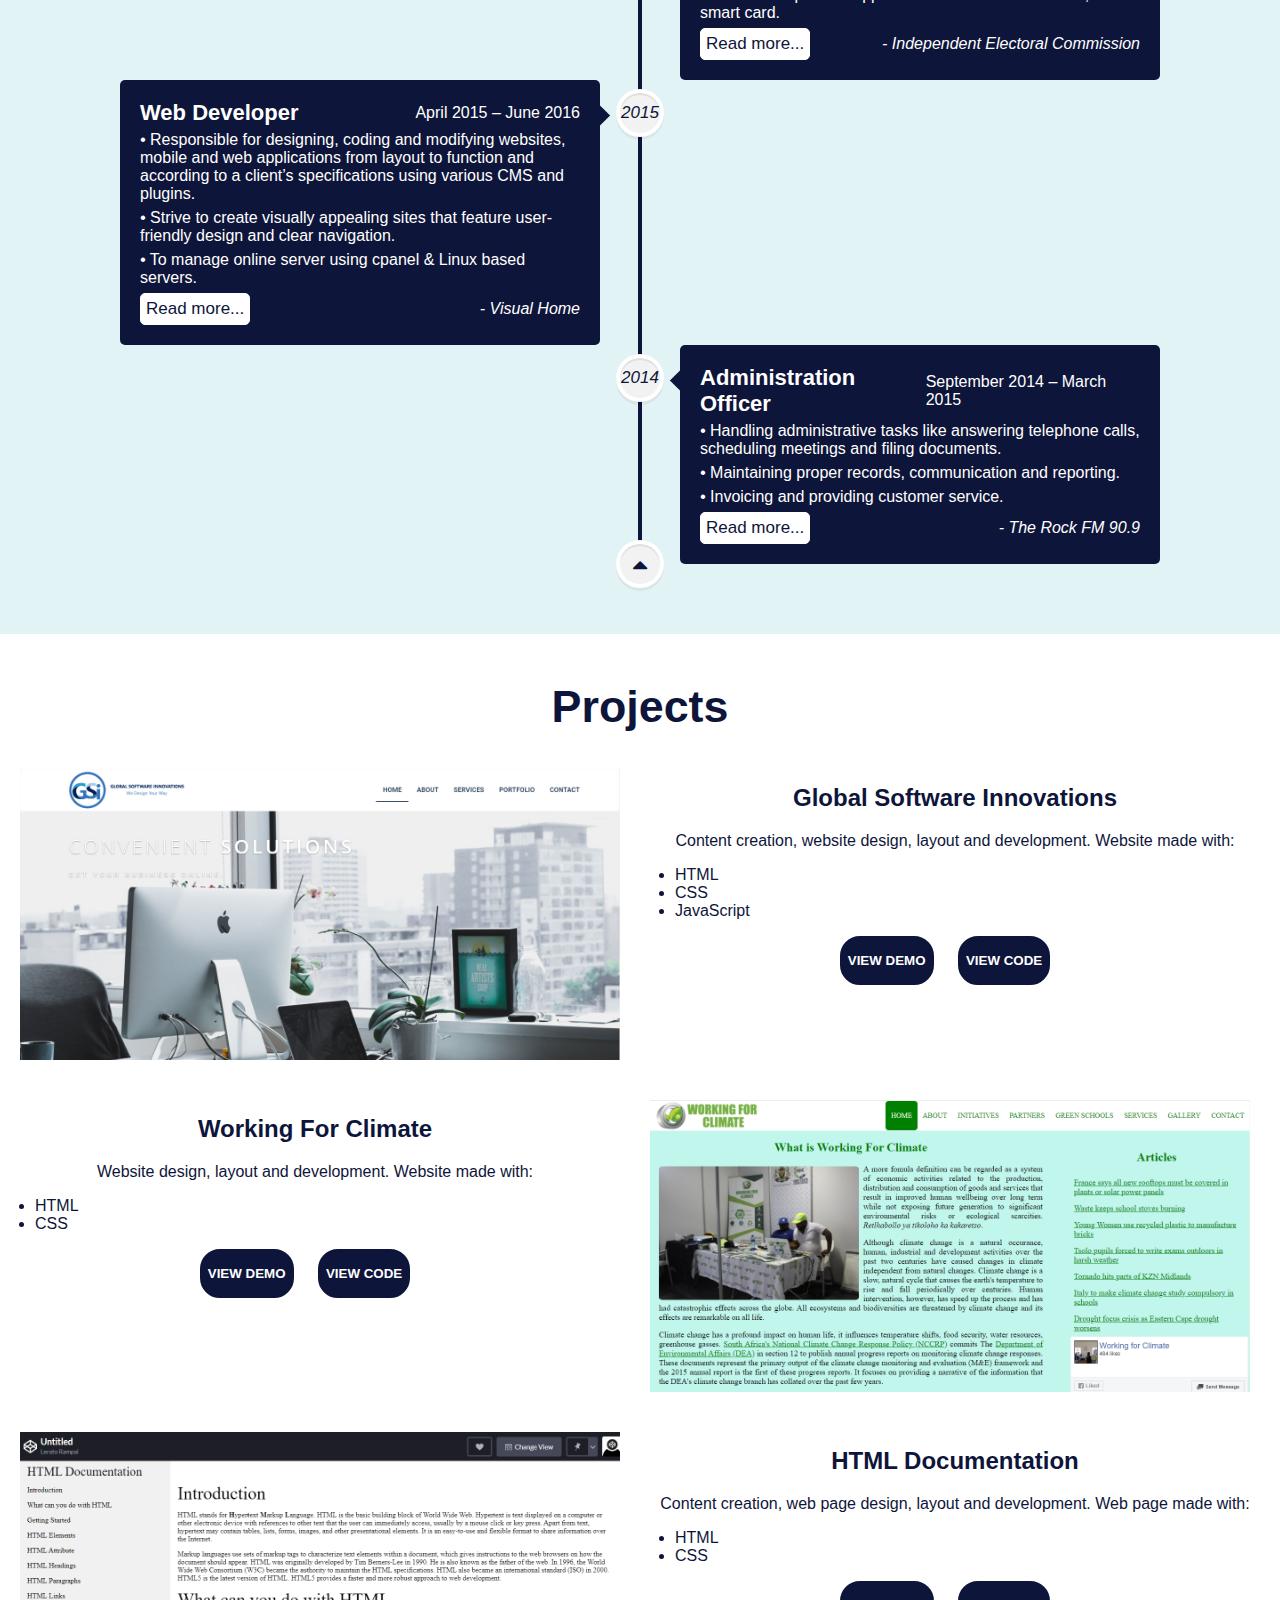
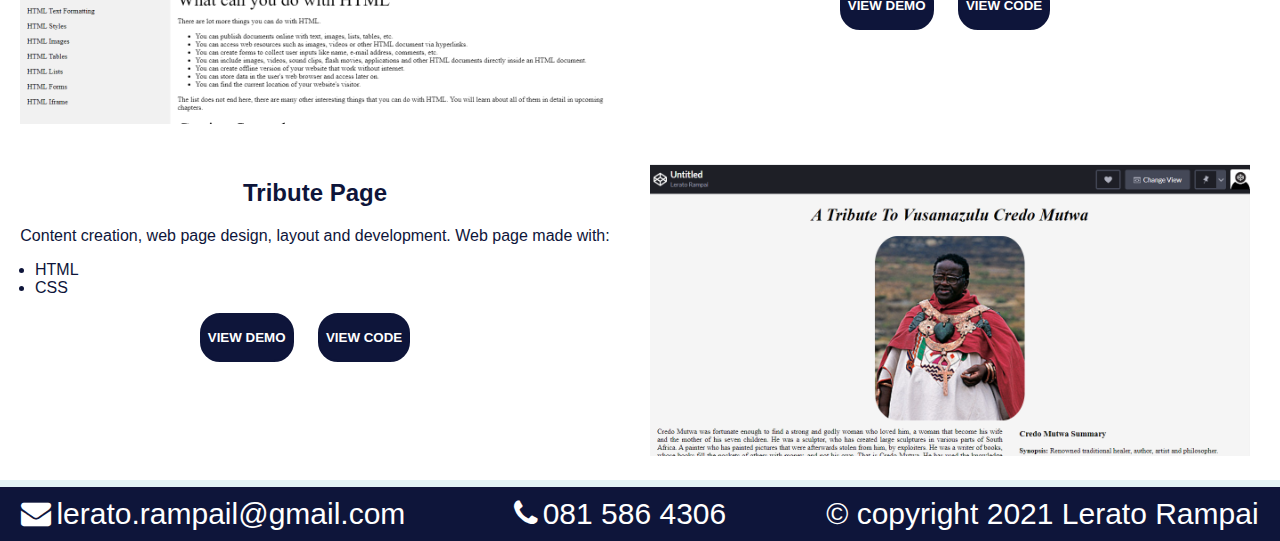
==== commit ffac6605: "Update index.html" ====
--- a/index.html
+++ b/index.html
@@ -56,11 +56,11 @@
                 <div class="banner-details">
                     <h2>Hi, I'm Lerato. I...<br>
                         <span id="writting-text" class="txt-type" data-wait="3000" 
-                        data-words='["am a Front End Web Developer.", "am a student of life.", "love everything about code."]'></span>
+                        data-words='["am a Software Developer.", "am a student of life.", "love everything about code."]'></span>
                     </h2>
-                    <a href="mailto:lerato.rampail@gmail.com" target="_blank"><i class="fa fa-envelope social"></i></a>
-                    <a href="https://github.com/lerato-rampai" target="_blank"><i class="fa fa-github social"></i></a>
-                    <a href="https://linkedin.com/in/lerato-rampai" target="_blank"><i class="fa fa-linkedin social"></i></a>
+                    <a href="mailto:leratomakhasane0@gmail.com" target="_blank"><i class="fa fa-envelope social"></i></a>
+                    <a href="https://github.com/leratomakhasane" target="_blank"><i class="fa fa-github social"></i></a>
+                    <a href="https://linkedin.com/in/leratomakhasane" target="_blank"><i class="fa fa-linkedin social"></i></a>
                     <a href="https://twitter.com/LeratoRampai1" target="_blank"><i class="fa fa-twitter social"></i></a>
                     <a href="https://www.facebook.com/lerato.rampai.7" target="_blank"><i class="fa fa-facebook social"></i></a>
                     <a href="https://instagram.com/lerato_rampai" target="_blank"><i class="fa fa-instagram social"></i></a>
